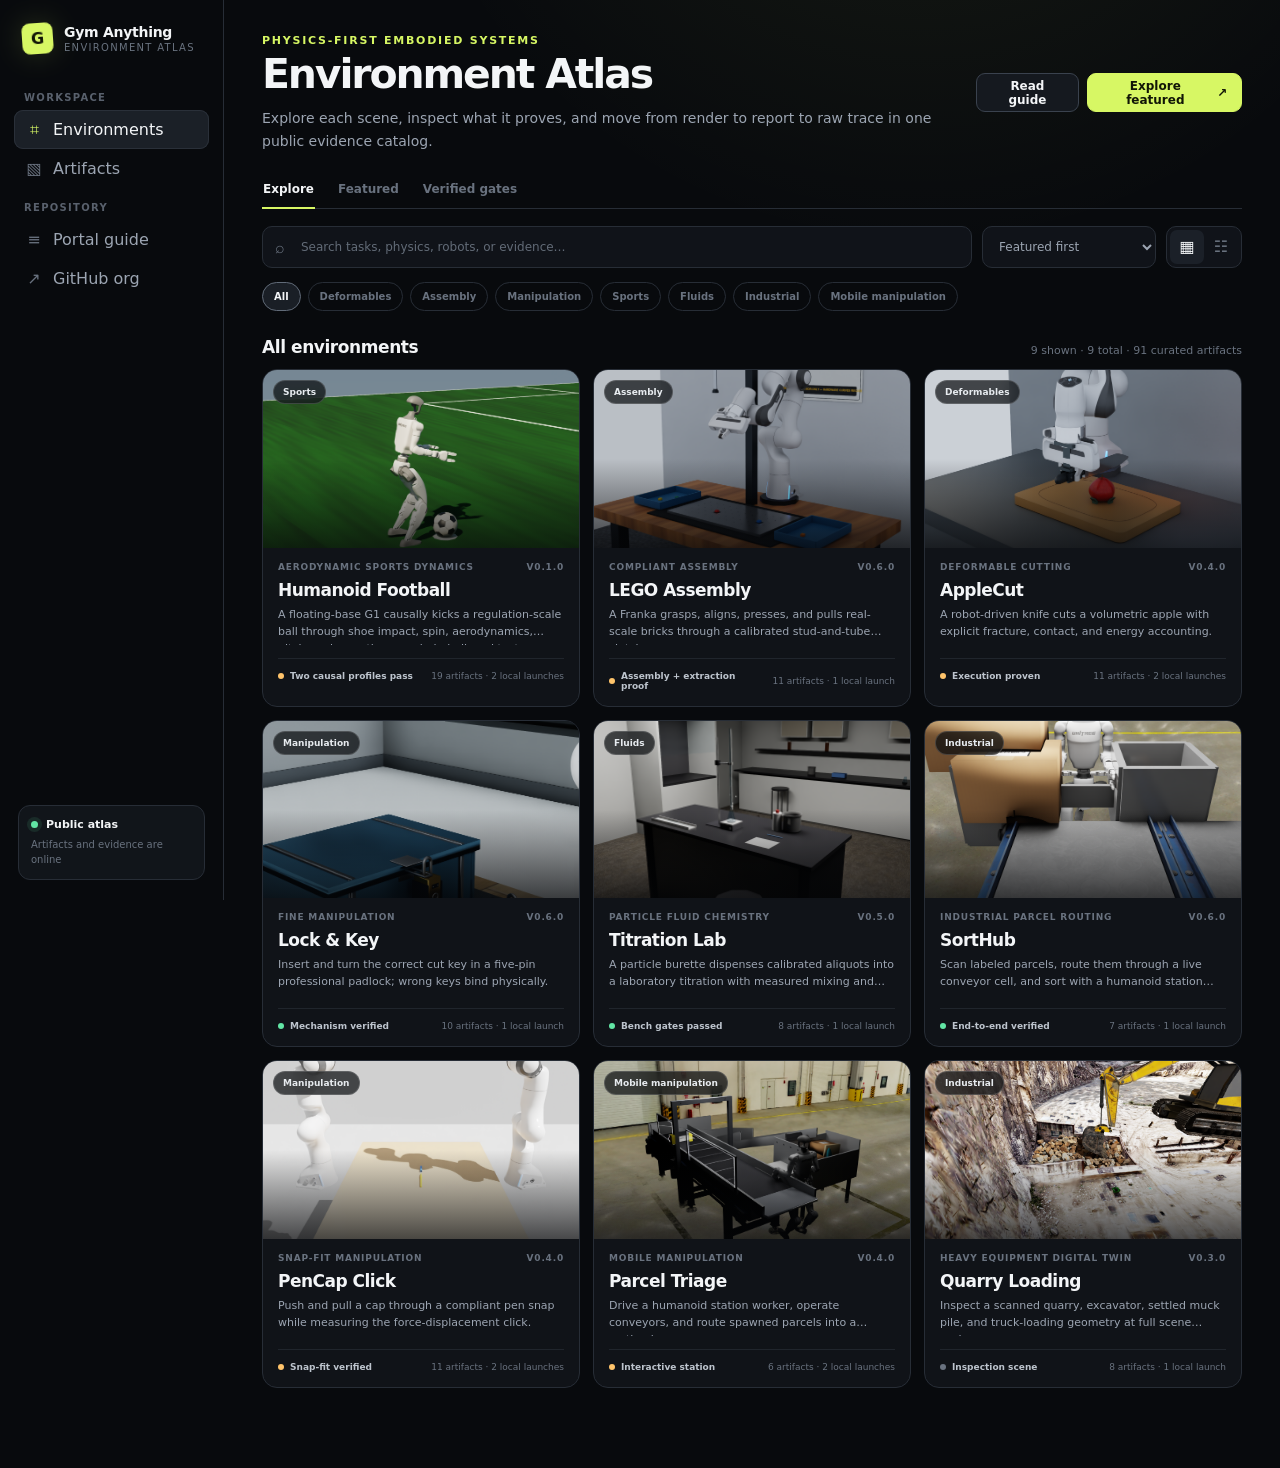
==== index.html @ 6f3e26bb "feat: publish Environment Atlas" ====
<!doctype html>
<html lang="en">
  <head>
    <meta charset="utf-8" />
    <meta name="viewport" content="width=device-width, initial-scale=1" />
    <meta
      name="description"
      content="A public visual catalog and evidence browser for Gym Anything for Robotics."
    />
    <link rel="canonical" href="https://gym-anything.github.io/" />
    <meta property="og:type" content="website" />
    <meta property="og:title" content="Gym Anything · Environment Atlas" />
    <meta property="og:description" content="Physics-first robotics environments, renders, videos, reports, and numerical evidence." />
    <meta property="og:url" content="https://gym-anything.github.io/" />
    <meta property="og:image" content="https://gym-anything.github.io/assets/football/renders/p5_00_ready.png" />
    <meta name="twitter:card" content="summary_large_image" />
    <title>Gym Anything · Environment Atlas</title>
    <link rel="icon" href="data:image/svg+xml,%3Csvg xmlns='http://www.w3.org/2000/svg' viewBox='0 0 64 64'%3E%3Crect width='64' height='64' rx='14' fill='%23d7f764'/%3E%3Ctext x='32' y='44' text-anchor='middle' font-family='Arial' font-size='38' font-weight='700' fill='%23111506'%3EG%3C/text%3E%3C/svg%3E" />
    <link rel="stylesheet" href="./styles.css" />
  </head>
  <body>
    <a class="skip-link" href="#main">Skip to content</a>
    <div id="app" aria-live="polite"></div>
    <div id="lightbox" class="lightbox" hidden></div>
    <div id="toast-region" class="toast-region" aria-live="polite"></div>
    <script>globalThis.ATLAS_CONFIG = Object.freeze({"mode":"static","manifestUrl":"./environments.json","assetBase":"./assets/","organizationUrl":"https://github.com/gym-anything","sourceRepositoryUrl":"https://github.com/gym-anything/gym_anything_for_robotics"});</script>
    <script type="module" src="./app.js"></script>
  </body>
</html>
---- styles.css ----
:root {
  color-scheme: dark;
  --bg: #080a0d;
  --panel: #101318;
  --panel-2: #151920;
  --panel-3: #1b2028;
  --line: #272d36;
  --line-strong: #3a424e;
  --text: #f3f5f7;
  --muted: #9ca5b2;
  --faint: #69727f;
  --acid: #d7f764;
  --acid-ink: #111506;
  --green: #62e6a5;
  --amber: #ffc46b;
  --red: #ff776b;
  --sidebar: 224px;
  --radius: 15px;
  --shadow: 0 20px 50px rgb(0 0 0 / 32%);
  font-family: Inter, ui-sans-serif, system-ui, -apple-system, BlinkMacSystemFont, "Segoe UI", sans-serif;
}

* { box-sizing: border-box; }

html { min-width: 320px; background: var(--bg); }

body {
  margin: 0;
  min-height: 100vh;
  background:
    radial-gradient(circle at 72% -20%, rgb(215 247 100 / 8%), transparent 34rem),
    var(--bg);
  color: var(--text);
}

button, input, select { font: inherit; }
button, a { -webkit-tap-highlight-color: transparent; }
button { color: inherit; }
a { color: inherit; text-decoration: none; }
img, video { display: block; max-width: 100%; }

.skip-link {
  position: fixed;
  z-index: 200;
  left: 1rem;
  top: -4rem;
  padding: .7rem 1rem;
  border-radius: 8px;
  background: var(--acid);
  color: var(--acid-ink);
}
.skip-link:focus { top: 1rem; }

.shell { min-height: 100vh; }

.sidebar {
  position: fixed;
  inset: 0 auto 0 0;
  z-index: 30;
  width: var(--sidebar);
  display: flex;
  flex-direction: column;
  border-right: 1px solid var(--line);
  background: rgb(9 11 14 / 94%);
  backdrop-filter: blur(18px);
  padding: 20px 14px;
}

.brand {
  display: flex;
  align-items: center;
  gap: 11px;
  padding: 3px 8px 24px;
}

.brand-mark {
  width: 31px;
  height: 31px;
  display: grid;
  place-items: center;
  border-radius: 8px;
  background: var(--acid);
  color: var(--acid-ink);
  font-size: 16px;
  font-weight: 900;
  transform: rotate(-4deg);
  box-shadow: 0 0 28px rgb(215 247 100 / 16%);
}

.brand-copy { min-width: 0; }
.brand-title { display: block; font-size: 14px; font-weight: 740; letter-spacing: -.02em; }
.brand-sub { display: block; margin-top: 2px; color: var(--faint); font-size: 10px; text-transform: uppercase; letter-spacing: .13em; }

.nav-label {
  margin: 14px 10px 7px;
  color: #59616d;
  font-size: 10px;
  font-weight: 750;
  letter-spacing: .13em;
  text-transform: uppercase;
}

.nav-item {
  width: 100%;
  display: flex;
  align-items: center;
  gap: 10px;
  min-height: 39px;
  padding: 0 11px;
  border: 0;
  border-radius: 9px;
  background: transparent;
  color: var(--muted);
  cursor: pointer;
  text-align: left;
  transition: 150ms ease;
}
.nav-item:hover { color: var(--text); background: #14181e; }
.nav-item.active { color: var(--text); background: #1b2027; box-shadow: inset 0 0 0 1px #2a3039; }
.nav-icon { width: 18px; color: var(--faint); font-size: 16px; text-align: center; }
.nav-item.active .nav-icon { color: var(--acid); }

.sidebar-bottom { margin-top: auto; }

.runtime-card {
  margin: 12px 4px 0;
  border: 1px solid var(--line);
  border-radius: 12px;
  background: #11151a;
  padding: 12px;
}
.runtime-row { display: flex; align-items: center; gap: 8px; font-size: 11px; font-weight: 650; }
.runtime-dot { width: 7px; height: 7px; border-radius: 50%; background: var(--faint); box-shadow: 0 0 0 4px rgb(105 114 127 / 10%); }
.runtime-dot.available { background: var(--green); box-shadow: 0 0 0 4px rgb(98 230 165 / 10%); }
.runtime-dot.running { background: var(--acid); box-shadow: 0 0 14px var(--acid); animation: pulse 1.5s infinite; }
.runtime-copy { margin-top: 7px; color: var(--faint); font-size: 10px; line-height: 1.45; overflow-wrap: anywhere; }

.main { min-height: 100vh; margin-left: var(--sidebar); }
.content { width: min(1460px, 100%); margin: 0 auto; padding: 34px 38px 80px; }

.topline { display: flex; align-items: center; justify-content: space-between; gap: 20px; margin-bottom: 30px; }
.eyebrow { color: var(--acid); font-size: 11px; font-weight: 760; letter-spacing: .16em; text-transform: uppercase; }
.page-title { margin: 7px 0 0; font-size: clamp(28px, 3.2vw, 48px); line-height: .98; letter-spacing: -.052em; }
.page-subtitle { max-width: 720px; margin: 13px 0 0; color: var(--muted); font-size: 14px; line-height: 1.6; }

.header-actions { display: flex; align-items: center; gap: 8px; }
.button {
  min-height: 39px;
  display: inline-flex;
  align-items: center;
  justify-content: center;
  gap: 8px;
  border: 1px solid var(--line-strong);
  border-radius: 9px;
  padding: 0 14px;
  background: #15191f;
  color: var(--text);
  font-size: 12px;
  font-weight: 690;
  cursor: pointer;
  transition: transform 140ms ease, border-color 140ms ease, background 140ms ease;
}
.button:hover { transform: translateY(-1px); border-color: #596271; background: #1c2129; }
.button:disabled { cursor: not-allowed; opacity: .45; transform: none; }
.button.primary { border-color: var(--acid); background: var(--acid); color: var(--acid-ink); }
.button.primary:hover { background: #e3ff7f; }
.button.danger { color: #ffaaa2; border-color: #75433e; background: #231817; }
.button.icon { width: 39px; padding: 0; }
.button.large { min-height: 46px; padding: 0 20px; border-radius: 11px; font-size: 13px; }

.catalog-tabs { display: flex; gap: 22px; border-bottom: 1px solid var(--line); margin-bottom: 17px; }
.catalog-tab { position: relative; border: 0; padding: 0 1px 12px; background: transparent; color: var(--faint); font-size: 12px; font-weight: 650; cursor: pointer; }
.catalog-tab:hover { color: var(--muted); }
.catalog-tab.active { color: var(--text); }
.catalog-tab.active::after { content: ""; position: absolute; left: 0; right: 0; bottom: -1px; height: 2px; background: var(--acid); }

.toolbar { display: grid; grid-template-columns: minmax(220px, 1fr) auto auto; align-items: center; gap: 10px; margin-bottom: 14px; }
.search-wrap { position: relative; }
.search-icon { position: absolute; left: 13px; top: 50%; transform: translateY(-50%); color: var(--faint); pointer-events: none; }
.search {
  width: 100%;
  height: 42px;
  border: 1px solid var(--line);
  border-radius: 10px;
  padding: 0 13px 0 38px;
  outline: none;
  background: #101319;
  color: var(--text);
  font-size: 12px;
}
.search:focus { border-color: #66707e; box-shadow: 0 0 0 3px rgb(215 247 100 / 7%); }
.search::placeholder { color: #626b77; }

.select {
  height: 42px;
  border: 1px solid var(--line);
  border-radius: 10px;
  padding: 0 34px 0 12px;
  outline: none;
  background: #101319;
  color: var(--muted);
  font-size: 12px;
}

.view-toggle { display: flex; border: 1px solid var(--line); border-radius: 10px; padding: 3px; background: #101319; }
.view-toggle button { width: 34px; height: 34px; border: 0; border-radius: 7px; background: transparent; color: var(--faint); cursor: pointer; }
.view-toggle button.active { color: var(--text); background: var(--panel-3); }

.chips { display: flex; gap: 7px; overflow-x: auto; padding: 0 0 22px; scrollbar-width: none; }
.chips::-webkit-scrollbar { display: none; }
.chip { flex: 0 0 auto; height: 29px; padding: 0 11px; border: 1px solid var(--line); border-radius: 99px; background: transparent; color: var(--faint); font-size: 10px; font-weight: 660; cursor: pointer; }
.chip:hover { border-color: var(--line-strong); color: var(--muted); }
.chip.active { border-color: #616b78; background: #1a1f26; color: var(--text); }

.results-head { display: flex; align-items: end; justify-content: space-between; margin: 4px 0 12px; }
.section-title { margin: 0; font-size: 17px; letter-spacing: -.025em; }
.result-count { color: var(--faint); font-size: 11px; }

.env-grid { display: grid; grid-template-columns: repeat(3, minmax(0, 1fr)); gap: 13px; }

.env-card {
  position: relative;
  min-width: 0;
  border: 1px solid var(--line);
  border-radius: var(--radius);
  overflow: hidden;
  background: var(--panel);
  cursor: pointer;
  transition: transform 180ms ease, border-color 180ms ease, box-shadow 180ms ease;
}
.env-card:hover { transform: translateY(-3px); border-color: #414955; box-shadow: var(--shadow); }
.env-card:focus-visible { outline: 2px solid var(--acid); outline-offset: 3px; }

.card-media { position: relative; aspect-ratio: 16 / 9; overflow: hidden; background: linear-gradient(135deg, #242933, #101318); }
.card-media::after { content: ""; position: absolute; z-index: 2; inset: auto 0 0; height: 50%; background: linear-gradient(transparent, rgb(4 5 7 / 70%)); pointer-events: none; }
.card-media img { position: relative; z-index: 1; width: 100%; height: 100%; object-fit: cover; transition: transform 450ms ease; }
.env-card:hover .card-media img { transform: scale(1.025); }
.card-media img.broken { opacity: 0; }
.card-fallback { position: absolute; inset: 0; display: grid; place-items: center; font-weight: 800; color: rgb(255 255 255 / 15%); letter-spacing: -.05em; font-size: 42px; }
.card-category { position: absolute; z-index: 3; top: 10px; left: 10px; height: 24px; display: flex; align-items: center; border: 1px solid rgb(255 255 255 / 16%); border-radius: 99px; padding: 0 9px; background: rgb(8 10 13 / 70%); backdrop-filter: blur(8px); color: #e7ebef; font-size: 9px; font-weight: 690; }
.quick-launch { position: absolute; z-index: 4; right: 10px; bottom: 10px; width: 35px; height: 35px; display: grid; place-items: center; border: 1px solid rgb(255 255 255 / 20%); border-radius: 50%; background: rgb(9 11 14 / 78%); backdrop-filter: blur(10px); color: white; cursor: pointer; opacity: 0; transform: translateY(5px); transition: 160ms ease; }
.env-card:hover .quick-launch, .quick-launch:focus-visible { opacity: 1; transform: translateY(0); }
.quick-launch:hover { background: var(--acid); color: var(--acid-ink); }

.card-body { padding: 14px 15px 15px; }
.card-top { display: flex; align-items: center; justify-content: space-between; gap: 8px; color: var(--faint); font-size: 9px; font-weight: 650; text-transform: uppercase; letter-spacing: .09em; }
.card-title { margin: 8px 0 6px; font-size: 17px; letter-spacing: -.03em; }
.card-summary { display: -webkit-box; min-height: 39px; margin: 0; overflow: hidden; -webkit-line-clamp: 2; -webkit-box-orient: vertical; color: var(--muted); font-size: 11px; line-height: 1.55; }
.card-meta { display: flex; align-items: center; justify-content: space-between; gap: 12px; margin-top: 13px; padding-top: 12px; border-top: 1px solid #20252c; }
.status-pill { display: inline-flex; align-items: center; gap: 6px; min-width: 0; color: #bdc4cd; font-size: 9px; font-weight: 650; }
.status-pill::before { content: ""; flex: 0 0 auto; width: 6px; height: 6px; border-radius: 50%; background: var(--faint); }
.status-pill.green::before { background: var(--green); }
.status-pill.amber::before { background: var(--amber); }
.status-pill.gray::before { background: var(--faint); }
.artifact-count { color: var(--faint); font-size: 9px; white-space: nowrap; }

.env-grid.list { display: grid; grid-template-columns: 1fr; gap: 8px; }
.env-grid.list .env-card { display: grid; grid-template-columns: 220px minmax(0, 1fr); }
.env-grid.list .card-media { aspect-ratio: auto; min-height: 150px; }
.env-grid.list .card-body { display: grid; grid-template-columns: minmax(0, 1fr) minmax(180px, .6fr); align-content: center; column-gap: 25px; }
.env-grid.list .card-top, .env-grid.list .card-title, .env-grid.list .card-summary { grid-column: 1; }
.env-grid.list .card-meta { grid-column: 2; grid-row: 1 / span 3; border: 0; margin: 0; padding: 0; flex-direction: column; align-items: flex-end; justify-content: center; }

.empty { padding: 70px 20px; border: 1px dashed var(--line); border-radius: var(--radius); color: var(--muted); text-align: center; }
.empty strong { display: block; color: var(--text); margin-bottom: 7px; }

/* Detail */
.back-link { display: inline-flex; align-items: center; gap: 7px; color: var(--faint); font-size: 11px; margin-bottom: 20px; }
.back-link:hover { color: var(--text); }

.detail-hero { position: relative; min-height: 430px; display: grid; grid-template-columns: minmax(0, 1.4fr) minmax(330px, .6fr); border: 1px solid var(--line); border-radius: 20px; overflow: hidden; background: var(--panel); }
.detail-image { position: relative; min-height: 430px; overflow: hidden; background: #171b21; }
.detail-image::after { content: ""; position: absolute; z-index: 2; inset: 0; background: linear-gradient(90deg, transparent 60%, rgb(16 19 24 / 65%)), linear-gradient(0deg, rgb(7 9 11 / 35%), transparent 40%); pointer-events: none; }
.detail-image img { position: relative; z-index: 1; width: 100%; height: 100%; object-fit: cover; }
.detail-image img.broken { opacity: 0; }

.detail-side { position: relative; z-index: 2; display: flex; flex-direction: column; justify-content: center; padding: 35px 32px; background: linear-gradient(135deg, rgb(16 19 24 / 94%), #101318); }
.detail-side::before { content: ""; position: absolute; left: 0; top: 12%; bottom: 12%; width: 1px; background: linear-gradient(transparent, var(--accent, var(--acid)), transparent); opacity: .5; }
.detail-title { margin: 9px 0 10px; font-size: clamp(32px, 4.2vw, 58px); line-height: .96; letter-spacing: -.06em; }
.detail-summary { margin: 0; color: var(--muted); font-size: 12px; line-height: 1.6; }
.detail-badges { display: flex; flex-wrap: wrap; gap: 6px; margin: 15px 0 20px; }
.tag { display: inline-flex; align-items: center; height: 25px; padding: 0 9px; border: 1px solid #303741; border-radius: 99px; color: #aab2bd; font-size: 9px; font-weight: 630; }
.launch-stack { display: grid; grid-template-columns: minmax(0, 1fr) auto; gap: 8px; }
.launch-stack .select { height: 46px; min-width: 0; }
.launch-help { grid-column: 1 / -1; min-height: 17px; color: var(--faint); font-size: 10px; line-height: 1.4; }

.evidence-banner { display: grid; grid-template-columns: auto minmax(0, 1fr) auto; align-items: center; gap: 12px; margin: 15px 0 0; padding: 12px 14px; border: 1px solid var(--line); border-radius: 11px; background: #101318; }
.evidence-mark { width: 30px; height: 30px; display: grid; place-items: center; border-radius: 8px; background: rgb(255 196 107 / 11%); color: var(--amber); font-weight: 800; }
.evidence-mark.green { background: rgb(98 230 165 / 10%); color: var(--green); }
.evidence-mark.gray { background: rgb(105 114 127 / 12%); color: var(--muted); }
.evidence-title { font-size: 11px; font-weight: 720; }
.evidence-copy { margin-top: 3px; color: var(--muted); font-size: 10px; line-height: 1.45; }
.version { color: var(--faint); font-size: 10px; }

.report-link {
  display: grid;
  grid-template-columns: auto minmax(0, 1fr) auto;
  align-items: center;
  gap: 10px;
  margin: -5px 0 15px;
  padding: 10px 11px;
  border: 1px solid #3d4652;
  border-radius: 10px;
  background: #171c23;
  transition: 150ms ease;
}
.report-link:hover { transform: translateY(-1px); border-color: #626d7b; background: #1d232b; }
.report-link-icon { display: grid; place-items: center; width: 32px; height: 32px; border-radius: 7px; background: #e75d4e; color: white; font-size: 8px; font-weight: 850; letter-spacing: .06em; }
.report-link strong, .report-link small { display: block; }
.report-link strong { font-size: 11px; }
.report-link small { margin-top: 3px; overflow: hidden; color: var(--faint); font-size: 8px; text-overflow: ellipsis; white-space: nowrap; }
.report-link-arrow { color: var(--muted); font-size: 16px; }

.detail-layout { display: grid; grid-template-columns: minmax(0, 1fr) 280px; gap: 24px; margin-top: 26px; }
.detail-tabs { display: flex; gap: 22px; border-bottom: 1px solid var(--line); }
.detail-tab { position: relative; border: 0; padding: 0 1px 12px; background: transparent; color: var(--faint); font-size: 11px; font-weight: 680; cursor: pointer; }
.detail-tab.active { color: var(--text); }
.detail-tab.active::after { content: ""; position: absolute; left: 0; right: 0; bottom: -1px; height: 2px; background: var(--accent, var(--acid)); }
.tab-panel { padding-top: 22px; }

.copy-section { max-width: 820px; }
.copy-section h2 { margin: 0 0 11px; font-size: 20px; letter-spacing: -.035em; }
.copy-section p { margin: 0; color: #b1b8c1; font-size: 13px; line-height: 1.75; }
.metric-grid { display: grid; grid-template-columns: repeat(4, minmax(0, 1fr)); gap: 8px; margin: 23px 0; }
.metric { min-height: 90px; padding: 14px; border: 1px solid var(--line); border-radius: 12px; background: #101318; }
.metric-value { font-size: 19px; font-weight: 760; letter-spacing: -.04em; }
.metric-value.amber { color: var(--amber); }
.metric-value.gray { color: var(--muted); }
.metric-label { margin-top: 7px; color: var(--faint); font-size: 9px; font-weight: 680; letter-spacing: .08em; text-transform: uppercase; }

.mechanism-strip { display: grid; grid-template-columns: repeat(3, minmax(0, 1fr)); gap: 8px; margin-top: 20px; }
.mechanism-item { padding: 15px; border-radius: 12px; background: #12161b; border: 1px solid #20262e; }
.mechanism-number { color: var(--accent, var(--acid)); font-size: 10px; font-weight: 800; }
.mechanism-title { margin: 8px 0 5px; font-size: 12px; font-weight: 700; }
.mechanism-copy { color: var(--faint); font-size: 10px; line-height: 1.5; }

.aside-card { border: 1px solid var(--line); border-radius: 13px; background: #101318; overflow: hidden; }
.aside-card + .aside-card { margin-top: 11px; }
.aside-head { padding: 13px 14px; border-bottom: 1px solid var(--line); color: var(--muted); font-size: 10px; font-weight: 730; letter-spacing: .09em; text-transform: uppercase; }
.aside-body { padding: 12px 14px; }
.about-row { display: flex; justify-content: space-between; gap: 14px; padding: 7px 0; color: var(--faint); font-size: 10px; }
.about-row strong { color: #bec5ce; font-weight: 620; text-align: right; }
.control-row { display: grid; grid-template-columns: 90px minmax(0, 1fr); gap: 9px; align-items: start; padding: 8px 0; border-bottom: 1px solid #20252c; }
.control-row:last-child { border: 0; }
kbd { display: inline-block; width: fit-content; border: 1px solid #3a424d; border-bottom-color: #596370; border-radius: 5px; padding: 3px 6px; background: #1d222a; color: #e7eaf0; font-family: inherit; font-size: 9px; font-weight: 700; box-shadow: 0 1px 0 #4b5562; }
.control-action { color: var(--muted); font-size: 10px; line-height: 1.45; }

.artifact-toolbar { display: flex; align-items: center; justify-content: space-between; gap: 12px; margin-bottom: 13px; }
.artifact-filters { display: flex; flex-wrap: wrap; gap: 6px; }
.artifact-filter { height: 27px; padding: 0 9px; border: 1px solid var(--line); border-radius: 7px; background: transparent; color: var(--faint); font-size: 9px; font-weight: 680; cursor: pointer; }
.artifact-filter.active { border-color: #56606d; color: var(--text); background: #1a1f26; }
.artifact-grid { display: grid; grid-template-columns: repeat(3, minmax(0, 1fr)); gap: 9px; }
.artifact { min-width: 0; border: 1px solid var(--line); border-radius: 12px; overflow: hidden; background: #101318; cursor: pointer; transition: 150ms ease; }
.artifact:hover { transform: translateY(-2px); border-color: #414a56; }
.artifact-media { position: relative; aspect-ratio: 16 / 10; display: grid; place-items: center; overflow: hidden; background: linear-gradient(135deg, #1b2028, #0c0f13); }
.artifact-media img, .artifact-media video { width: 100%; height: 100%; object-fit: cover; }
.artifact-media img.broken { opacity: 0; }
.artifact-play { position: absolute; z-index: 2; inset: 50% auto auto 50%; width: 40px; height: 40px; display: grid; place-items: center; border: 1px solid rgb(255 255 255 / 30%); border-radius: 50%; padding-left: 2px; background: rgb(7 9 12 / 78%); color: white; font-size: 14px; box-shadow: 0 8px 24px rgb(0 0 0 / 45%); transform: translate(-50%, -50%); transition: 150ms ease; }
.video-artifact:hover .artifact-play { border-color: var(--acid); background: var(--acid); color: var(--acid-ink); transform: translate(-50%, -50%) scale(1.06); }
.artifact-symbol { color: #555f6c; font-size: 28px; font-weight: 800; letter-spacing: -.05em; }
.artifact-type { position: absolute; left: 8px; top: 8px; padding: 3px 6px; border-radius: 5px; background: rgb(6 8 10 / 78%); color: #cbd1d8; font-size: 8px; font-weight: 760; letter-spacing: .08em; text-transform: uppercase; }
.artifact-copy { padding: 11px; }
.artifact-title { overflow: hidden; color: #e7eaee; font-size: 11px; font-weight: 690; text-overflow: ellipsis; white-space: nowrap; }
.artifact-caption { display: -webkit-box; min-height: 30px; margin-top: 5px; overflow: hidden; -webkit-line-clamp: 2; -webkit-box-orient: vertical; color: var(--faint); font-size: 9px; line-height: 1.55; }
.artifact-path { margin-top: 7px; overflow: hidden; color: #515a66; font-family: ui-monospace, SFMono-Regular, Consolas, monospace; font-size: 8px; text-overflow: ellipsis; white-space: nowrap; }
.artifact-environment { margin-bottom: 5px; color: var(--acid); font-size: 8px; font-weight: 750; letter-spacing: .1em; text-transform: uppercase; }
.pdf-artifact .artifact-media::after { content: "Open PDF ↗"; position: absolute; z-index: 2; right: 9px; bottom: 9px; padding: 5px 7px; border-radius: 6px; background: rgb(7 9 12 / 82%); color: white; font-size: 8px; font-weight: 720; opacity: 0; transform: translateY(3px); transition: 150ms ease; }
.pdf-artifact:hover .artifact-media::after { opacity: 1; transform: translateY(0); }

.report-callout { display: grid; grid-template-columns: auto minmax(0, 1fr) auto; align-items: center; gap: 13px; margin: -3px 0 19px; padding: 14px 15px; border: 1px solid #3a424d; border-radius: 12px; background: linear-gradient(100deg, #171c23, #101318); }
.report-callout-mark { display: grid; place-items: center; width: 42px; height: 42px; border-radius: 9px; background: #e75d4e; color: white; font-size: 10px; font-weight: 850; letter-spacing: .08em; box-shadow: 0 10px 26px rgb(231 93 78 / 18%); }
.report-callout-title { font-size: 12px; font-weight: 750; }
.report-callout-copy { margin-top: 4px; color: var(--muted); font-size: 10px; }
.library-toolbar { grid-template-columns: 1fr; margin-bottom: 10px; }
.library-filters { margin-bottom: 24px; }
.library-filters .artifact-filter span { margin-left: 4px; color: #626c78; }
.library-results-head { margin-top: 0; }
.library-grid { grid-template-columns: repeat(4, minmax(0, 1fr)); }
.library-grid .pdf-artifact .artifact-media { aspect-ratio: 4 / 3; }

.evidence-list { display: grid; gap: 9px; }
.evidence-row { display: grid; grid-template-columns: 38px minmax(0, 1fr); gap: 12px; padding: 14px; border: 1px solid var(--line); border-radius: 12px; background: #101318; }
.evidence-index { width: 30px; height: 30px; display: grid; place-items: center; border-radius: 8px; background: #1b2028; color: var(--accent, var(--acid)); font-size: 10px; font-weight: 800; }
.evidence-row h3 { margin: 1px 0 5px; font-size: 12px; }
.evidence-row p { margin: 0; color: var(--muted); font-size: 10px; line-height: 1.55; }

.runbar { position: fixed; z-index: 40; left: calc(var(--sidebar) + 18px); right: 18px; bottom: 16px; display: flex; align-items: center; gap: 12px; max-width: 1100px; margin: 0 auto; border: 1px solid #48515d; border-radius: 13px; padding: 10px 11px 10px 14px; background: rgb(19 23 28 / 92%); box-shadow: 0 15px 50px rgb(0 0 0 / 50%); backdrop-filter: blur(18px); }
.runbar[hidden] { display: none; }
.runbar-main { min-width: 0; flex: 1; }
.runbar-title { font-size: 11px; font-weight: 720; }
.runbar-copy { margin-top: 3px; overflow: hidden; color: var(--faint); font-size: 9px; text-overflow: ellipsis; white-space: nowrap; }
.runbar-time { color: var(--acid); font-variant-numeric: tabular-nums; font-size: 11px; font-weight: 700; }

.lightbox { position: fixed; inset: 0; z-index: 100; padding: 28px; background: rgb(3 4 6 / 88%); backdrop-filter: blur(15px); }
.lightbox[hidden] { display: none; }
.lightbox-dialog { width: min(1180px, 100%); height: 100%; margin: 0 auto; display: flex; flex-direction: column; border: 1px solid #3a424d; border-radius: 16px; overflow: hidden; background: #0d1014; box-shadow: 0 25px 100px #000; }
.lightbox-head { display: flex; align-items: center; gap: 12px; min-height: 55px; padding: 0 14px 0 18px; border-bottom: 1px solid var(--line); }
.lightbox-title { flex: 1; min-width: 0; overflow: hidden; font-size: 12px; font-weight: 700; text-overflow: ellipsis; white-space: nowrap; }
.lightbox-path { max-width: 45%; overflow: hidden; color: var(--faint); font: 9px ui-monospace, SFMono-Regular, Consolas, monospace; text-overflow: ellipsis; white-space: nowrap; }
.lightbox-body { min-height: 0; flex: 1; display: grid; place-items: center; overflow: auto; background: #080a0d; }
.lightbox-body img, .lightbox-body video { max-width: 100%; max-height: 100%; object-fit: contain; }
.lightbox-body pre { align-self: stretch; justify-self: stretch; margin: 0; padding: 24px; overflow: auto; color: #c9d1da; font: 11px/1.65 ui-monospace, SFMono-Regular, Consolas, monospace; white-space: pre-wrap; word-break: break-word; }

.toast-region { position: fixed; z-index: 120; top: 16px; right: 16px; display: grid; gap: 8px; width: min(370px, calc(100vw - 32px)); }
.toast { border: 1px solid #3b4551; border-radius: 11px; padding: 12px 14px; background: rgb(20 24 30 / 96%); color: #dfe4e9; box-shadow: 0 16px 40px rgb(0 0 0 / 36%); font-size: 11px; line-height: 1.45; animation: toast-in 180ms ease-out; }
.toast.error { border-color: #754842; color: #ffb1aa; }
.toast.success { border-color: #376850; color: #9cf2c4; }

.loading { min-height: 100vh; display: grid; place-items: center; color: var(--muted); }
.loading-mark { width: 34px; height: 34px; margin: 0 auto 12px; border: 2px solid #2e353f; border-top-color: var(--acid); border-radius: 50%; animation: spin 800ms linear infinite; }

@keyframes spin { to { transform: rotate(360deg); } }
@keyframes pulse { 50% { opacity: .45; } }
@keyframes toast-in { from { opacity: 0; transform: translateY(-5px); } }

@media (max-width: 1160px) {
  .env-grid { grid-template-columns: repeat(2, minmax(0, 1fr)); }
  .artifact-grid { grid-template-columns: repeat(2, minmax(0, 1fr)); }
  .library-grid { grid-template-columns: repeat(3, minmax(0, 1fr)); }
  .detail-hero { grid-template-columns: 1.15fr .85fr; }
  .metric-grid { grid-template-columns: repeat(2, minmax(0, 1fr)); }
}

@media (max-width: 900px) {
  :root { --sidebar: 72px; }
  .sidebar { width: var(--sidebar); padding-inline: 10px; }
  .brand { justify-content: center; padding-inline: 0; }
  .brand-copy, .nav-label, .nav-item span:not(.nav-icon), .runtime-copy, .runtime-row span:not(.runtime-dot) { display: none; }
  .nav-item { justify-content: center; padding: 0; }
  .runtime-card { padding: 13px 0; }
  .runtime-row { justify-content: center; }
  .content { padding-inline: 25px; }
  .detail-hero { grid-template-columns: 1fr; }
  .detail-image { min-height: 360px; }
  .detail-side::before { left: 10%; right: 10%; top: 0; bottom: auto; width: auto; height: 1px; }
  .detail-layout { grid-template-columns: 1fr; }
  .detail-aside { display: grid; grid-template-columns: repeat(2, minmax(0, 1fr)); gap: 11px; }
  .aside-card + .aside-card { margin-top: 0; }
  .library-grid { grid-template-columns: repeat(2, minmax(0, 1fr)); }
}

@media (max-width: 650px) {
  :root { --sidebar: 0px; }
  .sidebar { position: sticky; top: 0; width: 100%; height: 56px; flex-direction: row; align-items: center; border-right: 0; border-bottom: 1px solid var(--line); padding: 0 12px; }
  .brand { justify-content: flex-start; padding: 0; }
  .brand-mark { width: 29px; height: 29px; }
  .brand-copy { display: block; }
  .brand-sub { display: none; }
  .sidebar nav { margin-left: auto; display: flex; }
  .sidebar .nav-label, .sidebar-bottom, .sidebar nav .nav-item:nth-of-type(n+3) { display: none; }
  .sidebar nav .nav-item { width: 42px; }
  .main { margin-left: 0; }
  .content { padding: 25px 15px 76px; }
  .topline { align-items: flex-start; }
  .header-actions .button:not(.primary) { display: none; }
  .page-title { font-size: 34px; }
  .toolbar { grid-template-columns: 1fr auto; }
  .toolbar .select { display: none; }
  .env-grid, .artifact-grid { grid-template-columns: 1fr; }
  .env-grid.list .env-card { display: block; }
  .env-grid.list .card-media { min-height: auto; aspect-ratio: 16 / 9; }
  .env-grid.list .card-body { display: block; }
  .env-grid.list .card-meta { margin-top: 13px; padding-top: 12px; border-top: 1px solid #20252c; flex-direction: row; align-items: center; justify-content: space-between; }
  .detail-image { min-height: 280px; }
  .detail-side { padding: 27px 20px; }
  .detail-title { font-size: 40px; }
  .launch-stack { grid-template-columns: 1fr; }
  .launch-help { grid-column: auto; }
  .evidence-banner { grid-template-columns: auto 1fr; }
  .evidence-banner .version { display: none; }
  .metric-grid { grid-template-columns: repeat(2, minmax(0, 1fr)); }
  .mechanism-strip { grid-template-columns: 1fr; }
  .detail-aside { grid-template-columns: 1fr; }
  .artifact-toolbar { align-items: flex-start; flex-direction: column; }
  .library-grid { grid-template-columns: 1fr; }
  .report-callout { grid-template-columns: auto 1fr; }
  .report-callout > .result-count { display: none; }
  .runbar { left: 10px; right: 10px; bottom: 9px; }
  .lightbox { padding: 8px; }
  .lightbox-path { display: none; }
}

@media (prefers-reduced-motion: reduce) {
  *, *::before, *::after { scroll-behavior: auto !important; animation-duration: .01ms !important; animation-iteration-count: 1 !important; transition-duration: .01ms !important; }
}
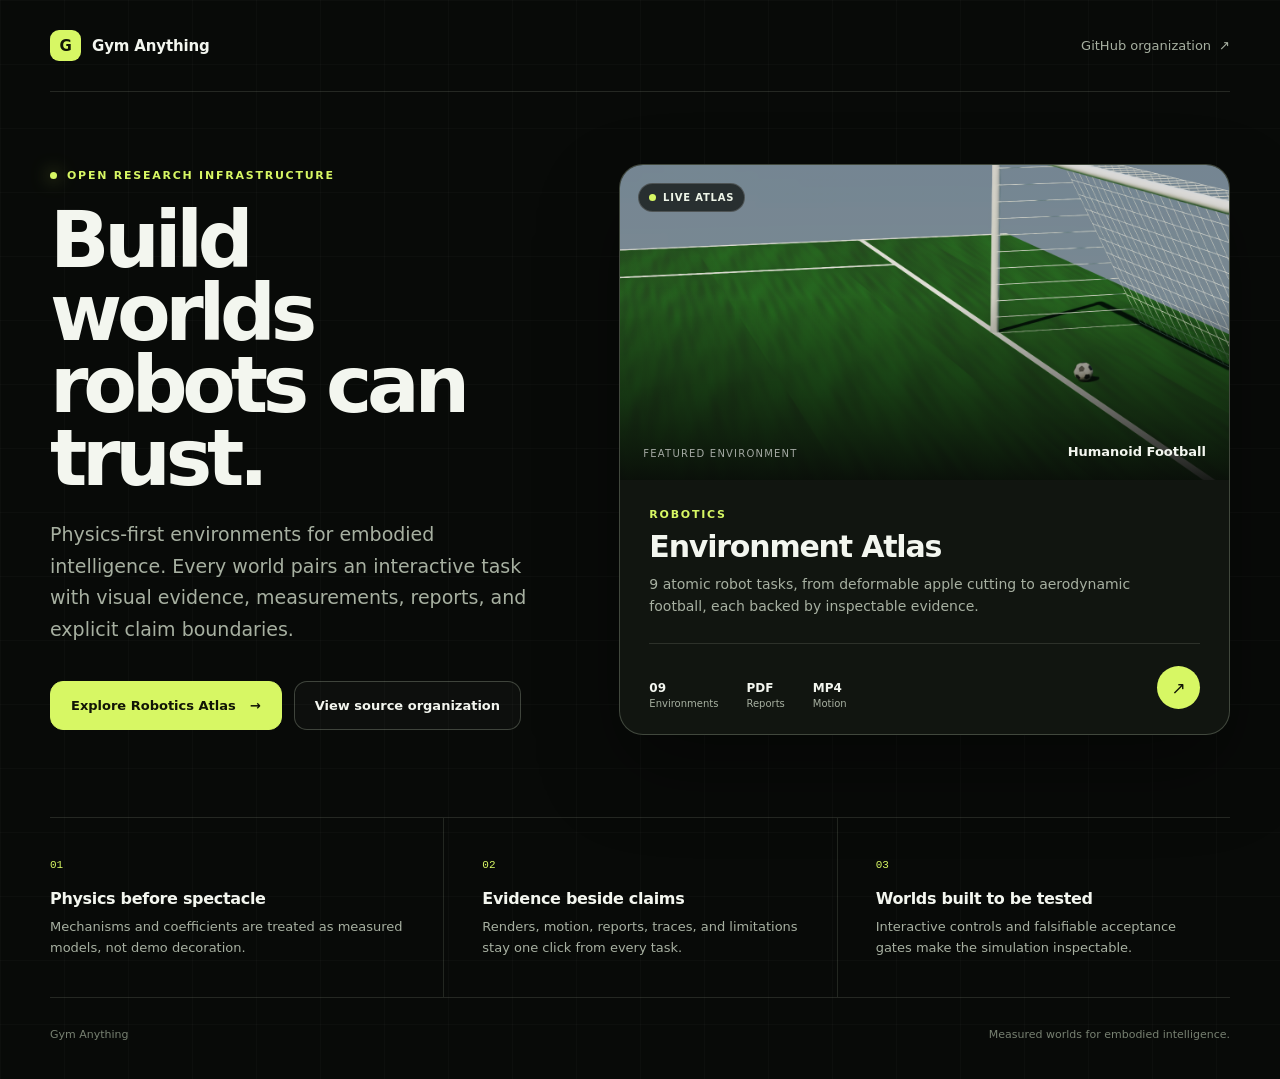
==== commit cdd0c7fd: "deploy: publish robotics atlas 924288bd433a" ====
--- a/index.html
+++ b/index.html
@@ -5,25 +5,132 @@
     <meta name="viewport" content="width=device-width, initial-scale=1" />
     <meta
       name="description"
-      content="A public visual catalog and evidence browser for Gym Anything for Robotics."
+      content="Gym Anything builds physics-first environments for embodied intelligence."
     />
-    <link rel="canonical" href="https://gym-anything.github.io/" />
     <meta property="og:type" content="website" />
-    <meta property="og:title" content="Gym Anything · Environment Atlas" />
-    <meta property="og:description" content="Physics-first robotics environments, renders, videos, reports, and numerical evidence." />
-    <meta property="og:url" content="https://gym-anything.github.io/" />
-    <meta property="og:image" content="https://gym-anything.github.io/assets/football/renders/p5_00_ready.png" />
-    <meta name="twitter:card" content="summary_large_image" />
-    <title>Gym Anything · Environment Atlas</title>
-    <link rel="icon" href="data:image/svg+xml,%3Csvg xmlns='http://www.w3.org/2000/svg' viewBox='0 0 64 64'%3E%3Crect width='64' height='64' rx='14' fill='%23d7f764'/%3E%3Ctext x='32' y='44' text-anchor='middle' font-family='Arial' font-size='38' font-weight='700' fill='%23111506'%3EG%3C/text%3E%3C/svg%3E" />
+    <meta property="og:title" content="Gym Anything" />
+    <meta
+      property="og:description"
+      content="Measured worlds for embodied intelligence, with renders, reports, traces, and honest evidence."
+    />
+    <meta
+      property="og:image"
+      content="https://gym-anything.github.io/robotics/assets/football/renders/p5_05_goal.png"
+    />
+    <title>Gym Anything</title>
+    <link
+      rel="icon"
+      href="data:image/svg+xml,%3Csvg xmlns='http://www.w3.org/2000/svg' viewBox='0 0 64 64'%3E%3Crect width='64' height='64' rx='14' fill='%23d7f764'/%3E%3Ctext x='32' y='44' text-anchor='middle' font-family='Arial' font-size='38' font-weight='700' fill='%23111506'%3EG%3C/text%3E%3C/svg%3E"
+    />
     <link rel="stylesheet" href="./styles.css" />
+    <script>
+      if (location.hash && location.hash !== "#main") {
+        location.replace("./robotics/" + location.hash);
+      }
+    </script>
   </head>
   <body>
     <a class="skip-link" href="#main">Skip to content</a>
-    <div id="app" aria-live="polite"></div>
-    <div id="lightbox" class="lightbox" hidden></div>
-    <div id="toast-region" class="toast-region" aria-live="polite"></div>
-    <script>globalThis.ATLAS_CONFIG = Object.freeze({"mode":"static","manifestUrl":"./environments.json","assetBase":"./assets/","organizationUrl":"https://github.com/gym-anything","sourceRepositoryUrl":"https://github.com/gym-anything/gym_anything_for_robotics"});</script>
-    <script type="module" src="./app.js"></script>
+    <div class="ambient ambient-a" aria-hidden="true"></div>
+    <div class="ambient ambient-b" aria-hidden="true"></div>
+
+    <header class="site-header shell">
+      <a class="brand" href="./" aria-label="Gym Anything home">
+        <span class="brand-mark">G</span>
+        <span>Gym Anything</span>
+      </a>
+      <a
+        class="github-link"
+        href="https://github.com/gym-anything"
+        rel="noreferrer"
+      >
+        GitHub organization
+        <span aria-hidden="true">&#8599;</span>
+      </a>
+    </header>
+
+    <main id="main" class="shell">
+      <section class="hero">
+        <div class="hero-copy">
+          <p class="eyebrow"><span></span> Open research infrastructure</p>
+          <h1>Build worlds<br />robots can trust.</h1>
+          <p class="lede">
+            Physics-first environments for embodied intelligence. Every world pairs an
+            interactive task with visual evidence, measurements, reports, and explicit
+            claim boundaries.
+          </p>
+          <div class="hero-actions">
+            <a class="button button-primary" href="./robotics/">
+              Explore Robotics Atlas
+              <span aria-hidden="true">&#8594;</span>
+            </a>
+            <a
+              class="button button-secondary"
+              href="https://github.com/gym-anything"
+              rel="noreferrer"
+            >
+              View source organization
+            </a>
+          </div>
+        </div>
+
+        <a class="atlas-card" href="./robotics/" aria-label="Open the Robotics Environment Atlas">
+          <div class="card-media">
+            <img
+              class="card-hero"
+              src="./robotics/assets/football/renders/p5_05_goal.png"
+              alt="A humanoid robot shooting a football toward a goal in simulation"
+            />
+            <span class="live-pill"><span></span> Live atlas</span>
+            <div class="media-scrim"></div>
+            <div class="media-caption">
+              <span>Featured environment</span>
+              <strong>Humanoid Football</strong>
+            </div>
+          </div>
+          <div class="card-body">
+            <div>
+              <p class="card-kicker">Robotics</p>
+              <h2>Environment Atlas</h2>
+              <p>
+                9 atomic robot tasks, from deformable apple cutting to aerodynamic
+                football, each backed by inspectable evidence.
+              </p>
+            </div>
+            <div class="card-footer">
+              <ul aria-label="Atlas contents">
+                <li><strong>09</strong><span>Environments</span></li>
+                <li><strong>PDF</strong><span>Reports</span></li>
+                <li><strong>MP4</strong><span>Motion</span></li>
+              </ul>
+              <span class="round-arrow" aria-hidden="true">&#8599;</span>
+            </div>
+          </div>
+        </a>
+      </section>
+
+      <section class="principles" aria-label="Research principles">
+        <article>
+          <span class="principle-number">01</span>
+          <h3>Physics before spectacle</h3>
+          <p>Mechanisms and coefficients are treated as measured models, not demo decoration.</p>
+        </article>
+        <article>
+          <span class="principle-number">02</span>
+          <h3>Evidence beside claims</h3>
+          <p>Renders, motion, reports, traces, and limitations stay one click from every task.</p>
+        </article>
+        <article>
+          <span class="principle-number">03</span>
+          <h3>Worlds built to be tested</h3>
+          <p>Interactive controls and falsifiable acceptance gates make the simulation inspectable.</p>
+        </article>
+      </section>
+    </main>
+
+    <footer class="site-footer shell">
+      <span>Gym Anything</span>
+      <span>Measured worlds for embodied intelligence.</span>
+    </footer>
   </body>
 </html>
--- a/styles.css
+++ b/styles.css
@@ -1,485 +1,552 @@
 :root {
   color-scheme: dark;
-  --bg: #080a0d;
-  --panel: #101318;
-  --panel-2: #151920;
-  --panel-3: #1b2028;
-  --line: #272d36;
-  --line-strong: #3a424e;
-  --text: #f3f5f7;
-  --muted: #9ca5b2;
-  --faint: #69727f;
+  --bg: #080a08;
+  --surface: #111510;
+  --surface-raised: #171c16;
+  --line: rgba(226, 239, 212, 0.13);
+  --line-strong: rgba(226, 239, 212, 0.23);
+  --text: #f3f6ef;
+  --muted: #a7b0a1;
   --acid: #d7f764;
   --acid-ink: #111506;
-  --green: #62e6a5;
-  --amber: #ffc46b;
-  --red: #ff776b;
-  --sidebar: 224px;
-  --radius: 15px;
-  --shadow: 0 20px 50px rgb(0 0 0 / 32%);
-  font-family: Inter, ui-sans-serif, system-ui, -apple-system, BlinkMacSystemFont, "Segoe UI", sans-serif;
-}
-
-* { box-sizing: border-box; }
-
-html { min-width: 320px; background: var(--bg); }
+  --radius: 24px;
+  font-family:
+    Inter, ui-sans-serif, system-ui, -apple-system, BlinkMacSystemFont, "Segoe UI",
+    sans-serif;
+}
+
+* {
+  box-sizing: border-box;
+}
+
+html {
+  min-width: 320px;
+  background: var(--bg);
+  scroll-behavior: smooth;
+}
 
 body {
+  min-height: 100vh;
   margin: 0;
-  min-height: 100vh;
+  overflow-x: hidden;
+  color: var(--text);
   background:
-    radial-gradient(circle at 72% -20%, rgb(215 247 100 / 8%), transparent 34rem),
+    linear-gradient(rgba(255, 255, 255, 0.018) 1px, transparent 1px),
+    linear-gradient(90deg, rgba(255, 255, 255, 0.018) 1px, transparent 1px),
     var(--bg);
-  color: var(--text);
-}
-
-button, input, select { font: inherit; }
-button, a { -webkit-tap-highlight-color: transparent; }
-button { color: inherit; }
-a { color: inherit; text-decoration: none; }
-img, video { display: block; max-width: 100%; }
+  background-size: 64px 64px;
+}
+
+a {
+  color: inherit;
+  text-decoration: none;
+}
 
 .skip-link {
   position: fixed;
-  z-index: 200;
-  left: 1rem;
-  top: -4rem;
-  padding: .7rem 1rem;
-  border-radius: 8px;
-  background: var(--acid);
+  z-index: 20;
+  top: 12px;
+  left: 12px;
+  padding: 10px 14px;
   color: var(--acid-ink);
-}
-.skip-link:focus { top: 1rem; }
-
-.shell { min-height: 100vh; }
-
-.sidebar {
+  background: var(--acid);
+  border-radius: 10px;
+  transform: translateY(-160%);
+}
+
+.skip-link:focus {
+  transform: translateY(0);
+}
+
+.shell {
+  width: min(1180px, calc(100% - 48px));
+  margin-inline: auto;
+}
+
+.ambient {
   position: fixed;
-  inset: 0 auto 0 0;
-  z-index: 30;
-  width: var(--sidebar);
-  display: flex;
-  flex-direction: column;
-  border-right: 1px solid var(--line);
-  background: rgb(9 11 14 / 94%);
-  backdrop-filter: blur(18px);
-  padding: 20px 14px;
+  z-index: -1;
+  width: 42vw;
+  aspect-ratio: 1;
+  border-radius: 50%;
+  filter: blur(120px);
+  opacity: 0.1;
+  pointer-events: none;
+}
+
+.ambient-a {
+  top: -22vw;
+  right: -8vw;
+  background: var(--acid);
+}
+
+.ambient-b {
+  bottom: -28vw;
+  left: -18vw;
+  background: #4b8d78;
+}
+
+.site-header {
+  display: flex;
+  align-items: center;
+  justify-content: space-between;
+  min-height: 92px;
+  border-bottom: 1px solid var(--line);
 }
 
 .brand {
-  display: flex;
+  display: inline-flex;
   align-items: center;
   gap: 11px;
-  padding: 3px 8px 24px;
+  font-size: 15px;
+  font-weight: 760;
+  letter-spacing: -0.01em;
 }
 
 .brand-mark {
+  display: grid;
   width: 31px;
-  height: 31px;
+  aspect-ratio: 1;
+  place-items: center;
+  color: var(--acid-ink);
+  background: var(--acid);
+  border-radius: 9px;
+  font-weight: 850;
+}
+
+.github-link {
+  display: inline-flex;
+  align-items: center;
+  gap: 8px;
+  color: var(--muted);
+  font-size: 13px;
+  transition: color 160ms ease;
+}
+
+.github-link:hover,
+.github-link:focus-visible {
+  color: var(--text);
+}
+
+.hero {
+  display: grid;
+  grid-template-columns: minmax(0, 0.88fr) minmax(440px, 1.12fr);
+  gap: clamp(52px, 7vw, 96px);
+  align-items: center;
+  min-height: 680px;
+  padding-block: 72px 82px;
+}
+
+.eyebrow,
+.card-kicker {
+  margin: 0;
+  color: var(--acid);
+  font-size: 11px;
+  font-weight: 780;
+  letter-spacing: 0.16em;
+  text-transform: uppercase;
+}
+
+.eyebrow {
+  display: flex;
+  align-items: center;
+  gap: 10px;
+}
+
+.eyebrow > span {
+  width: 7px;
+  aspect-ratio: 1;
+  background: var(--acid);
+  border-radius: 50%;
+  box-shadow: 0 0 18px rgba(215, 247, 100, 0.7);
+}
+
+.hero-copy h1 {
+  max-width: 650px;
+  margin: 22px 0 24px;
+  font-size: clamp(54px, 6.1vw, 88px);
+  line-height: 0.93;
+  letter-spacing: -0.067em;
+}
+
+.lede {
+  max-width: 580px;
+  margin: 0;
+  color: var(--muted);
+  font-size: clamp(16px, 1.5vw, 19px);
+  line-height: 1.68;
+}
+
+.hero-actions {
+  display: flex;
+  flex-wrap: wrap;
+  gap: 12px;
+  margin-top: 35px;
+}
+
+.button {
+  display: inline-flex;
+  min-height: 49px;
+  align-items: center;
+  justify-content: center;
+  gap: 14px;
+  padding: 0 20px;
+  border: 1px solid var(--line-strong);
+  border-radius: 13px;
+  font-size: 13px;
+  font-weight: 720;
+  transition:
+    transform 160ms ease,
+    border-color 160ms ease,
+    background 160ms ease;
+}
+
+.button:hover,
+.button:focus-visible {
+  transform: translateY(-2px);
+}
+
+.button-primary {
+  color: var(--acid-ink);
+  background: var(--acid);
+  border-color: var(--acid);
+}
+
+.button-primary:hover,
+.button-primary:focus-visible {
+  background: #e4ff81;
+}
+
+.button-secondary {
+  background: rgba(255, 255, 255, 0.025);
+}
+
+.button-secondary:hover,
+.button-secondary:focus-visible {
+  border-color: rgba(215, 247, 100, 0.42);
+}
+
+.atlas-card {
+  position: relative;
+  overflow: hidden;
+  background: var(--surface);
+  border: 1px solid var(--line-strong);
+  border-radius: var(--radius);
+  box-shadow: 0 36px 80px rgba(0, 0, 0, 0.34);
+  transition:
+    transform 220ms ease,
+    border-color 220ms ease;
+}
+
+.atlas-card:hover,
+.atlas-card:focus-visible {
+  border-color: rgba(215, 247, 100, 0.46);
+  transform: translateY(-6px) rotate(-0.35deg);
+}
+
+.card-media {
+  position: relative;
+  min-height: 315px;
+  overflow: hidden;
+}
+
+.card-hero {
+  position: absolute;
+  inset: 0;
+  width: 100%;
+  height: 100%;
+  object-fit: cover;
+  transition: transform 500ms ease;
+}
+
+.atlas-card:hover .card-hero {
+  transform: scale(1.035);
+}
+
+.media-scrim {
+  position: absolute;
+  inset: 0;
+  background: linear-gradient(180deg, rgba(8, 10, 8, 0.02) 42%, rgba(8, 10, 8, 0.92));
+}
+
+.live-pill {
+  position: absolute;
+  z-index: 2;
+  top: 18px;
+  left: 18px;
+  display: flex;
+  align-items: center;
+  gap: 7px;
+  padding: 8px 10px;
+  color: #eef5e8;
+  background: rgba(8, 10, 8, 0.7);
+  border: 1px solid rgba(255, 255, 255, 0.18);
+  border-radius: 999px;
+  backdrop-filter: blur(12px);
+  font-size: 10px;
+  font-weight: 760;
+  letter-spacing: 0.08em;
+  text-transform: uppercase;
+}
+
+.live-pill > span {
+  width: 7px;
+  aspect-ratio: 1;
+  background: var(--acid);
+  border-radius: 50%;
+}
+
+.media-caption {
+  position: absolute;
+  z-index: 2;
+  right: 23px;
+  bottom: 21px;
+  left: 23px;
+  display: flex;
+  align-items: end;
+  justify-content: space-between;
+  gap: 20px;
+}
+
+.media-caption span {
+  color: rgba(255, 255, 255, 0.62);
+  font-size: 10px;
+  letter-spacing: 0.12em;
+  text-transform: uppercase;
+}
+
+.media-caption strong {
+  font-size: 13px;
+}
+
+.card-body {
+  padding: 28px 29px 25px;
+}
+
+.card-body h2 {
+  margin: 8px 0 10px;
+  font-size: 30px;
+  letter-spacing: -0.04em;
+}
+
+.card-body p:not(.card-kicker) {
+  max-width: 520px;
+  margin: 0;
+  color: var(--muted);
+  font-size: 14px;
+  line-height: 1.55;
+}
+
+.card-footer {
+  display: flex;
+  align-items: end;
+  justify-content: space-between;
+  gap: 24px;
+  margin-top: 26px;
+  padding-top: 22px;
+  border-top: 1px solid var(--line);
+}
+
+.card-footer ul {
+  display: flex;
+  gap: 28px;
+  margin: 0;
+  padding: 0;
+  list-style: none;
+}
+
+.card-footer li {
+  display: grid;
+  gap: 3px;
+}
+
+.card-footer strong {
+  color: var(--text);
+  font-size: 12px;
+}
+
+.card-footer li span {
+  color: var(--muted);
+  font-size: 10px;
+}
+
+.round-arrow {
+  display: grid;
+  width: 43px;
+  flex: 0 0 auto;
+  aspect-ratio: 1;
+  place-items: center;
+  color: var(--acid-ink);
+  background: var(--acid);
+  border-radius: 50%;
+  font-size: 17px;
+}
+
+.principles {
+  display: grid;
+  grid-template-columns: repeat(3, 1fr);
+  border-top: 1px solid var(--line);
+  border-bottom: 1px solid var(--line);
+}
+
+.principles article {
+  padding: 35px 38px 38px 0;
+}
+
+.principles article + article {
+  padding-left: 38px;
+  border-left: 1px solid var(--line);
+}
+
+.principle-number {
+  color: var(--acid);
+  font-family: ui-monospace, SFMono-Regular, Menlo, Consolas, monospace;
+  font-size: 11px;
+}
+
+.principles h3 {
+  margin: 17px 0 9px;
+  font-size: 16px;
+  letter-spacing: -0.02em;
+}
+
+.principles p {
+  margin: 0;
+  color: var(--muted);
+  font-size: 13px;
+  line-height: 1.6;
+}
+
+.site-footer {
+  display: flex;
+  justify-content: space-between;
+  gap: 20px;
+  padding-block: 30px 38px;
+  color: #778071;
+  font-size: 11px;
+}
+
+.error-page {
   display: grid;
   place-items: center;
-  border-radius: 8px;
-  background: var(--acid);
-  color: var(--acid-ink);
-  font-size: 16px;
-  font-weight: 900;
-  transform: rotate(-4deg);
-  box-shadow: 0 0 28px rgb(215 247 100 / 16%);
-}
-
-.brand-copy { min-width: 0; }
-.brand-title { display: block; font-size: 14px; font-weight: 740; letter-spacing: -.02em; }
-.brand-sub { display: block; margin-top: 2px; color: var(--faint); font-size: 10px; text-transform: uppercase; letter-spacing: .13em; }
-
-.nav-label {
-  margin: 14px 10px 7px;
-  color: #59616d;
-  font-size: 10px;
-  font-weight: 750;
-  letter-spacing: .13em;
-  text-transform: uppercase;
-}
-
-.nav-item {
-  width: 100%;
-  display: flex;
-  align-items: center;
-  gap: 10px;
-  min-height: 39px;
-  padding: 0 11px;
-  border: 0;
-  border-radius: 9px;
-  background: transparent;
+  padding: 24px;
+}
+
+.error-card {
+  width: min(680px, 100%);
+  padding: clamp(30px, 6vw, 64px);
+  background: var(--surface);
+  border: 1px solid var(--line-strong);
+  border-radius: var(--radius);
+}
+
+.error-card .eyebrow {
+  margin-top: 64px;
+}
+
+.error-card h1 {
+  margin: 18px 0;
+  font-size: clamp(38px, 7vw, 64px);
+  line-height: 1;
+  letter-spacing: -0.055em;
+}
+
+.error-card > p:not(.eyebrow) {
   color: var(--muted);
-  cursor: pointer;
-  text-align: left;
-  transition: 150ms ease;
-}
-.nav-item:hover { color: var(--text); background: #14181e; }
-.nav-item.active { color: var(--text); background: #1b2027; box-shadow: inset 0 0 0 1px #2a3039; }
-.nav-icon { width: 18px; color: var(--faint); font-size: 16px; text-align: center; }
-.nav-item.active .nav-icon { color: var(--acid); }
-
-.sidebar-bottom { margin-top: auto; }
-
-.runtime-card {
-  margin: 12px 4px 0;
-  border: 1px solid var(--line);
-  border-radius: 12px;
-  background: #11151a;
-  padding: 12px;
-}
-.runtime-row { display: flex; align-items: center; gap: 8px; font-size: 11px; font-weight: 650; }
-.runtime-dot { width: 7px; height: 7px; border-radius: 50%; background: var(--faint); box-shadow: 0 0 0 4px rgb(105 114 127 / 10%); }
-.runtime-dot.available { background: var(--green); box-shadow: 0 0 0 4px rgb(98 230 165 / 10%); }
-.runtime-dot.running { background: var(--acid); box-shadow: 0 0 14px var(--acid); animation: pulse 1.5s infinite; }
-.runtime-copy { margin-top: 7px; color: var(--faint); font-size: 10px; line-height: 1.45; overflow-wrap: anywhere; }
-
-.main { min-height: 100vh; margin-left: var(--sidebar); }
-.content { width: min(1460px, 100%); margin: 0 auto; padding: 34px 38px 80px; }
-
-.topline { display: flex; align-items: center; justify-content: space-between; gap: 20px; margin-bottom: 30px; }
-.eyebrow { color: var(--acid); font-size: 11px; font-weight: 760; letter-spacing: .16em; text-transform: uppercase; }
-.page-title { margin: 7px 0 0; font-size: clamp(28px, 3.2vw, 48px); line-height: .98; letter-spacing: -.052em; }
-.page-subtitle { max-width: 720px; margin: 13px 0 0; color: var(--muted); font-size: 14px; line-height: 1.6; }
-
-.header-actions { display: flex; align-items: center; gap: 8px; }
-.button {
-  min-height: 39px;
-  display: inline-flex;
-  align-items: center;
-  justify-content: center;
-  gap: 8px;
-  border: 1px solid var(--line-strong);
-  border-radius: 9px;
-  padding: 0 14px;
-  background: #15191f;
-  color: var(--text);
-  font-size: 12px;
-  font-weight: 690;
-  cursor: pointer;
-  transition: transform 140ms ease, border-color 140ms ease, background 140ms ease;
-}
-.button:hover { transform: translateY(-1px); border-color: #596271; background: #1c2129; }
-.button:disabled { cursor: not-allowed; opacity: .45; transform: none; }
-.button.primary { border-color: var(--acid); background: var(--acid); color: var(--acid-ink); }
-.button.primary:hover { background: #e3ff7f; }
-.button.danger { color: #ffaaa2; border-color: #75433e; background: #231817; }
-.button.icon { width: 39px; padding: 0; }
-.button.large { min-height: 46px; padding: 0 20px; border-radius: 11px; font-size: 13px; }
-
-.catalog-tabs { display: flex; gap: 22px; border-bottom: 1px solid var(--line); margin-bottom: 17px; }
-.catalog-tab { position: relative; border: 0; padding: 0 1px 12px; background: transparent; color: var(--faint); font-size: 12px; font-weight: 650; cursor: pointer; }
-.catalog-tab:hover { color: var(--muted); }
-.catalog-tab.active { color: var(--text); }
-.catalog-tab.active::after { content: ""; position: absolute; left: 0; right: 0; bottom: -1px; height: 2px; background: var(--acid); }
-
-.toolbar { display: grid; grid-template-columns: minmax(220px, 1fr) auto auto; align-items: center; gap: 10px; margin-bottom: 14px; }
-.search-wrap { position: relative; }
-.search-icon { position: absolute; left: 13px; top: 50%; transform: translateY(-50%); color: var(--faint); pointer-events: none; }
-.search {
-  width: 100%;
-  height: 42px;
-  border: 1px solid var(--line);
-  border-radius: 10px;
-  padding: 0 13px 0 38px;
-  outline: none;
-  background: #101319;
-  color: var(--text);
-  font-size: 12px;
-}
-.search:focus { border-color: #66707e; box-shadow: 0 0 0 3px rgb(215 247 100 / 7%); }
-.search::placeholder { color: #626b77; }
-
-.select {
-  height: 42px;
-  border: 1px solid var(--line);
-  border-radius: 10px;
-  padding: 0 34px 0 12px;
-  outline: none;
-  background: #101319;
-  color: var(--muted);
-  font-size: 12px;
-}
-
-.view-toggle { display: flex; border: 1px solid var(--line); border-radius: 10px; padding: 3px; background: #101319; }
-.view-toggle button { width: 34px; height: 34px; border: 0; border-radius: 7px; background: transparent; color: var(--faint); cursor: pointer; }
-.view-toggle button.active { color: var(--text); background: var(--panel-3); }
-
-.chips { display: flex; gap: 7px; overflow-x: auto; padding: 0 0 22px; scrollbar-width: none; }
-.chips::-webkit-scrollbar { display: none; }
-.chip { flex: 0 0 auto; height: 29px; padding: 0 11px; border: 1px solid var(--line); border-radius: 99px; background: transparent; color: var(--faint); font-size: 10px; font-weight: 660; cursor: pointer; }
-.chip:hover { border-color: var(--line-strong); color: var(--muted); }
-.chip.active { border-color: #616b78; background: #1a1f26; color: var(--text); }
-
-.results-head { display: flex; align-items: end; justify-content: space-between; margin: 4px 0 12px; }
-.section-title { margin: 0; font-size: 17px; letter-spacing: -.025em; }
-.result-count { color: var(--faint); font-size: 11px; }
-
-.env-grid { display: grid; grid-template-columns: repeat(3, minmax(0, 1fr)); gap: 13px; }
-
-.env-card {
-  position: relative;
-  min-width: 0;
-  border: 1px solid var(--line);
-  border-radius: var(--radius);
-  overflow: hidden;
-  background: var(--panel);
-  cursor: pointer;
-  transition: transform 180ms ease, border-color 180ms ease, box-shadow 180ms ease;
-}
-.env-card:hover { transform: translateY(-3px); border-color: #414955; box-shadow: var(--shadow); }
-.env-card:focus-visible { outline: 2px solid var(--acid); outline-offset: 3px; }
-
-.card-media { position: relative; aspect-ratio: 16 / 9; overflow: hidden; background: linear-gradient(135deg, #242933, #101318); }
-.card-media::after { content: ""; position: absolute; z-index: 2; inset: auto 0 0; height: 50%; background: linear-gradient(transparent, rgb(4 5 7 / 70%)); pointer-events: none; }
-.card-media img { position: relative; z-index: 1; width: 100%; height: 100%; object-fit: cover; transition: transform 450ms ease; }
-.env-card:hover .card-media img { transform: scale(1.025); }
-.card-media img.broken { opacity: 0; }
-.card-fallback { position: absolute; inset: 0; display: grid; place-items: center; font-weight: 800; color: rgb(255 255 255 / 15%); letter-spacing: -.05em; font-size: 42px; }
-.card-category { position: absolute; z-index: 3; top: 10px; left: 10px; height: 24px; display: flex; align-items: center; border: 1px solid rgb(255 255 255 / 16%); border-radius: 99px; padding: 0 9px; background: rgb(8 10 13 / 70%); backdrop-filter: blur(8px); color: #e7ebef; font-size: 9px; font-weight: 690; }
-.quick-launch { position: absolute; z-index: 4; right: 10px; bottom: 10px; width: 35px; height: 35px; display: grid; place-items: center; border: 1px solid rgb(255 255 255 / 20%); border-radius: 50%; background: rgb(9 11 14 / 78%); backdrop-filter: blur(10px); color: white; cursor: pointer; opacity: 0; transform: translateY(5px); transition: 160ms ease; }
-.env-card:hover .quick-launch, .quick-launch:focus-visible { opacity: 1; transform: translateY(0); }
-.quick-launch:hover { background: var(--acid); color: var(--acid-ink); }
-
-.card-body { padding: 14px 15px 15px; }
-.card-top { display: flex; align-items: center; justify-content: space-between; gap: 8px; color: var(--faint); font-size: 9px; font-weight: 650; text-transform: uppercase; letter-spacing: .09em; }
-.card-title { margin: 8px 0 6px; font-size: 17px; letter-spacing: -.03em; }
-.card-summary { display: -webkit-box; min-height: 39px; margin: 0; overflow: hidden; -webkit-line-clamp: 2; -webkit-box-orient: vertical; color: var(--muted); font-size: 11px; line-height: 1.55; }
-.card-meta { display: flex; align-items: center; justify-content: space-between; gap: 12px; margin-top: 13px; padding-top: 12px; border-top: 1px solid #20252c; }
-.status-pill { display: inline-flex; align-items: center; gap: 6px; min-width: 0; color: #bdc4cd; font-size: 9px; font-weight: 650; }
-.status-pill::before { content: ""; flex: 0 0 auto; width: 6px; height: 6px; border-radius: 50%; background: var(--faint); }
-.status-pill.green::before { background: var(--green); }
-.status-pill.amber::before { background: var(--amber); }
-.status-pill.gray::before { background: var(--faint); }
-.artifact-count { color: var(--faint); font-size: 9px; white-space: nowrap; }
-
-.env-grid.list { display: grid; grid-template-columns: 1fr; gap: 8px; }
-.env-grid.list .env-card { display: grid; grid-template-columns: 220px minmax(0, 1fr); }
-.env-grid.list .card-media { aspect-ratio: auto; min-height: 150px; }
-.env-grid.list .card-body { display: grid; grid-template-columns: minmax(0, 1fr) minmax(180px, .6fr); align-content: center; column-gap: 25px; }
-.env-grid.list .card-top, .env-grid.list .card-title, .env-grid.list .card-summary { grid-column: 1; }
-.env-grid.list .card-meta { grid-column: 2; grid-row: 1 / span 3; border: 0; margin: 0; padding: 0; flex-direction: column; align-items: flex-end; justify-content: center; }
-
-.empty { padding: 70px 20px; border: 1px dashed var(--line); border-radius: var(--radius); color: var(--muted); text-align: center; }
-.empty strong { display: block; color: var(--text); margin-bottom: 7px; }
-
-/* Detail */
-.back-link { display: inline-flex; align-items: center; gap: 7px; color: var(--faint); font-size: 11px; margin-bottom: 20px; }
-.back-link:hover { color: var(--text); }
-
-.detail-hero { position: relative; min-height: 430px; display: grid; grid-template-columns: minmax(0, 1.4fr) minmax(330px, .6fr); border: 1px solid var(--line); border-radius: 20px; overflow: hidden; background: var(--panel); }
-.detail-image { position: relative; min-height: 430px; overflow: hidden; background: #171b21; }
-.detail-image::after { content: ""; position: absolute; z-index: 2; inset: 0; background: linear-gradient(90deg, transparent 60%, rgb(16 19 24 / 65%)), linear-gradient(0deg, rgb(7 9 11 / 35%), transparent 40%); pointer-events: none; }
-.detail-image img { position: relative; z-index: 1; width: 100%; height: 100%; object-fit: cover; }
-.detail-image img.broken { opacity: 0; }
-
-.detail-side { position: relative; z-index: 2; display: flex; flex-direction: column; justify-content: center; padding: 35px 32px; background: linear-gradient(135deg, rgb(16 19 24 / 94%), #101318); }
-.detail-side::before { content: ""; position: absolute; left: 0; top: 12%; bottom: 12%; width: 1px; background: linear-gradient(transparent, var(--accent, var(--acid)), transparent); opacity: .5; }
-.detail-title { margin: 9px 0 10px; font-size: clamp(32px, 4.2vw, 58px); line-height: .96; letter-spacing: -.06em; }
-.detail-summary { margin: 0; color: var(--muted); font-size: 12px; line-height: 1.6; }
-.detail-badges { display: flex; flex-wrap: wrap; gap: 6px; margin: 15px 0 20px; }
-.tag { display: inline-flex; align-items: center; height: 25px; padding: 0 9px; border: 1px solid #303741; border-radius: 99px; color: #aab2bd; font-size: 9px; font-weight: 630; }
-.launch-stack { display: grid; grid-template-columns: minmax(0, 1fr) auto; gap: 8px; }
-.launch-stack .select { height: 46px; min-width: 0; }
-.launch-help { grid-column: 1 / -1; min-height: 17px; color: var(--faint); font-size: 10px; line-height: 1.4; }
-
-.evidence-banner { display: grid; grid-template-columns: auto minmax(0, 1fr) auto; align-items: center; gap: 12px; margin: 15px 0 0; padding: 12px 14px; border: 1px solid var(--line); border-radius: 11px; background: #101318; }
-.evidence-mark { width: 30px; height: 30px; display: grid; place-items: center; border-radius: 8px; background: rgb(255 196 107 / 11%); color: var(--amber); font-weight: 800; }
-.evidence-mark.green { background: rgb(98 230 165 / 10%); color: var(--green); }
-.evidence-mark.gray { background: rgb(105 114 127 / 12%); color: var(--muted); }
-.evidence-title { font-size: 11px; font-weight: 720; }
-.evidence-copy { margin-top: 3px; color: var(--muted); font-size: 10px; line-height: 1.45; }
-.version { color: var(--faint); font-size: 10px; }
-
-.report-link {
-  display: grid;
-  grid-template-columns: auto minmax(0, 1fr) auto;
-  align-items: center;
-  gap: 10px;
-  margin: -5px 0 15px;
-  padding: 10px 11px;
-  border: 1px solid #3d4652;
-  border-radius: 10px;
-  background: #171c23;
-  transition: 150ms ease;
-}
-.report-link:hover { transform: translateY(-1px); border-color: #626d7b; background: #1d232b; }
-.report-link-icon { display: grid; place-items: center; width: 32px; height: 32px; border-radius: 7px; background: #e75d4e; color: white; font-size: 8px; font-weight: 850; letter-spacing: .06em; }
-.report-link strong, .report-link small { display: block; }
-.report-link strong { font-size: 11px; }
-.report-link small { margin-top: 3px; overflow: hidden; color: var(--faint); font-size: 8px; text-overflow: ellipsis; white-space: nowrap; }
-.report-link-arrow { color: var(--muted); font-size: 16px; }
-
-.detail-layout { display: grid; grid-template-columns: minmax(0, 1fr) 280px; gap: 24px; margin-top: 26px; }
-.detail-tabs { display: flex; gap: 22px; border-bottom: 1px solid var(--line); }
-.detail-tab { position: relative; border: 0; padding: 0 1px 12px; background: transparent; color: var(--faint); font-size: 11px; font-weight: 680; cursor: pointer; }
-.detail-tab.active { color: var(--text); }
-.detail-tab.active::after { content: ""; position: absolute; left: 0; right: 0; bottom: -1px; height: 2px; background: var(--accent, var(--acid)); }
-.tab-panel { padding-top: 22px; }
-
-.copy-section { max-width: 820px; }
-.copy-section h2 { margin: 0 0 11px; font-size: 20px; letter-spacing: -.035em; }
-.copy-section p { margin: 0; color: #b1b8c1; font-size: 13px; line-height: 1.75; }
-.metric-grid { display: grid; grid-template-columns: repeat(4, minmax(0, 1fr)); gap: 8px; margin: 23px 0; }
-.metric { min-height: 90px; padding: 14px; border: 1px solid var(--line); border-radius: 12px; background: #101318; }
-.metric-value { font-size: 19px; font-weight: 760; letter-spacing: -.04em; }
-.metric-value.amber { color: var(--amber); }
-.metric-value.gray { color: var(--muted); }
-.metric-label { margin-top: 7px; color: var(--faint); font-size: 9px; font-weight: 680; letter-spacing: .08em; text-transform: uppercase; }
-
-.mechanism-strip { display: grid; grid-template-columns: repeat(3, minmax(0, 1fr)); gap: 8px; margin-top: 20px; }
-.mechanism-item { padding: 15px; border-radius: 12px; background: #12161b; border: 1px solid #20262e; }
-.mechanism-number { color: var(--accent, var(--acid)); font-size: 10px; font-weight: 800; }
-.mechanism-title { margin: 8px 0 5px; font-size: 12px; font-weight: 700; }
-.mechanism-copy { color: var(--faint); font-size: 10px; line-height: 1.5; }
-
-.aside-card { border: 1px solid var(--line); border-radius: 13px; background: #101318; overflow: hidden; }
-.aside-card + .aside-card { margin-top: 11px; }
-.aside-head { padding: 13px 14px; border-bottom: 1px solid var(--line); color: var(--muted); font-size: 10px; font-weight: 730; letter-spacing: .09em; text-transform: uppercase; }
-.aside-body { padding: 12px 14px; }
-.about-row { display: flex; justify-content: space-between; gap: 14px; padding: 7px 0; color: var(--faint); font-size: 10px; }
-.about-row strong { color: #bec5ce; font-weight: 620; text-align: right; }
-.control-row { display: grid; grid-template-columns: 90px minmax(0, 1fr); gap: 9px; align-items: start; padding: 8px 0; border-bottom: 1px solid #20252c; }
-.control-row:last-child { border: 0; }
-kbd { display: inline-block; width: fit-content; border: 1px solid #3a424d; border-bottom-color: #596370; border-radius: 5px; padding: 3px 6px; background: #1d222a; color: #e7eaf0; font-family: inherit; font-size: 9px; font-weight: 700; box-shadow: 0 1px 0 #4b5562; }
-.control-action { color: var(--muted); font-size: 10px; line-height: 1.45; }
-
-.artifact-toolbar { display: flex; align-items: center; justify-content: space-between; gap: 12px; margin-bottom: 13px; }
-.artifact-filters { display: flex; flex-wrap: wrap; gap: 6px; }
-.artifact-filter { height: 27px; padding: 0 9px; border: 1px solid var(--line); border-radius: 7px; background: transparent; color: var(--faint); font-size: 9px; font-weight: 680; cursor: pointer; }
-.artifact-filter.active { border-color: #56606d; color: var(--text); background: #1a1f26; }
-.artifact-grid { display: grid; grid-template-columns: repeat(3, minmax(0, 1fr)); gap: 9px; }
-.artifact { min-width: 0; border: 1px solid var(--line); border-radius: 12px; overflow: hidden; background: #101318; cursor: pointer; transition: 150ms ease; }
-.artifact:hover { transform: translateY(-2px); border-color: #414a56; }
-.artifact-media { position: relative; aspect-ratio: 16 / 10; display: grid; place-items: center; overflow: hidden; background: linear-gradient(135deg, #1b2028, #0c0f13); }
-.artifact-media img, .artifact-media video { width: 100%; height: 100%; object-fit: cover; }
-.artifact-media img.broken { opacity: 0; }
-.artifact-play { position: absolute; z-index: 2; inset: 50% auto auto 50%; width: 40px; height: 40px; display: grid; place-items: center; border: 1px solid rgb(255 255 255 / 30%); border-radius: 50%; padding-left: 2px; background: rgb(7 9 12 / 78%); color: white; font-size: 14px; box-shadow: 0 8px 24px rgb(0 0 0 / 45%); transform: translate(-50%, -50%); transition: 150ms ease; }
-.video-artifact:hover .artifact-play { border-color: var(--acid); background: var(--acid); color: var(--acid-ink); transform: translate(-50%, -50%) scale(1.06); }
-.artifact-symbol { color: #555f6c; font-size: 28px; font-weight: 800; letter-spacing: -.05em; }
-.artifact-type { position: absolute; left: 8px; top: 8px; padding: 3px 6px; border-radius: 5px; background: rgb(6 8 10 / 78%); color: #cbd1d8; font-size: 8px; font-weight: 760; letter-spacing: .08em; text-transform: uppercase; }
-.artifact-copy { padding: 11px; }
-.artifact-title { overflow: hidden; color: #e7eaee; font-size: 11px; font-weight: 690; text-overflow: ellipsis; white-space: nowrap; }
-.artifact-caption { display: -webkit-box; min-height: 30px; margin-top: 5px; overflow: hidden; -webkit-line-clamp: 2; -webkit-box-orient: vertical; color: var(--faint); font-size: 9px; line-height: 1.55; }
-.artifact-path { margin-top: 7px; overflow: hidden; color: #515a66; font-family: ui-monospace, SFMono-Regular, Consolas, monospace; font-size: 8px; text-overflow: ellipsis; white-space: nowrap; }
-.artifact-environment { margin-bottom: 5px; color: var(--acid); font-size: 8px; font-weight: 750; letter-spacing: .1em; text-transform: uppercase; }
-.pdf-artifact .artifact-media::after { content: "Open PDF ↗"; position: absolute; z-index: 2; right: 9px; bottom: 9px; padding: 5px 7px; border-radius: 6px; background: rgb(7 9 12 / 82%); color: white; font-size: 8px; font-weight: 720; opacity: 0; transform: translateY(3px); transition: 150ms ease; }
-.pdf-artifact:hover .artifact-media::after { opacity: 1; transform: translateY(0); }
-
-.report-callout { display: grid; grid-template-columns: auto minmax(0, 1fr) auto; align-items: center; gap: 13px; margin: -3px 0 19px; padding: 14px 15px; border: 1px solid #3a424d; border-radius: 12px; background: linear-gradient(100deg, #171c23, #101318); }
-.report-callout-mark { display: grid; place-items: center; width: 42px; height: 42px; border-radius: 9px; background: #e75d4e; color: white; font-size: 10px; font-weight: 850; letter-spacing: .08em; box-shadow: 0 10px 26px rgb(231 93 78 / 18%); }
-.report-callout-title { font-size: 12px; font-weight: 750; }
-.report-callout-copy { margin-top: 4px; color: var(--muted); font-size: 10px; }
-.library-toolbar { grid-template-columns: 1fr; margin-bottom: 10px; }
-.library-filters { margin-bottom: 24px; }
-.library-filters .artifact-filter span { margin-left: 4px; color: #626c78; }
-.library-results-head { margin-top: 0; }
-.library-grid { grid-template-columns: repeat(4, minmax(0, 1fr)); }
-.library-grid .pdf-artifact .artifact-media { aspect-ratio: 4 / 3; }
-
-.evidence-list { display: grid; gap: 9px; }
-.evidence-row { display: grid; grid-template-columns: 38px minmax(0, 1fr); gap: 12px; padding: 14px; border: 1px solid var(--line); border-radius: 12px; background: #101318; }
-.evidence-index { width: 30px; height: 30px; display: grid; place-items: center; border-radius: 8px; background: #1b2028; color: var(--accent, var(--acid)); font-size: 10px; font-weight: 800; }
-.evidence-row h3 { margin: 1px 0 5px; font-size: 12px; }
-.evidence-row p { margin: 0; color: var(--muted); font-size: 10px; line-height: 1.55; }
-
-.runbar { position: fixed; z-index: 40; left: calc(var(--sidebar) + 18px); right: 18px; bottom: 16px; display: flex; align-items: center; gap: 12px; max-width: 1100px; margin: 0 auto; border: 1px solid #48515d; border-radius: 13px; padding: 10px 11px 10px 14px; background: rgb(19 23 28 / 92%); box-shadow: 0 15px 50px rgb(0 0 0 / 50%); backdrop-filter: blur(18px); }
-.runbar[hidden] { display: none; }
-.runbar-main { min-width: 0; flex: 1; }
-.runbar-title { font-size: 11px; font-weight: 720; }
-.runbar-copy { margin-top: 3px; overflow: hidden; color: var(--faint); font-size: 9px; text-overflow: ellipsis; white-space: nowrap; }
-.runbar-time { color: var(--acid); font-variant-numeric: tabular-nums; font-size: 11px; font-weight: 700; }
-
-.lightbox { position: fixed; inset: 0; z-index: 100; padding: 28px; background: rgb(3 4 6 / 88%); backdrop-filter: blur(15px); }
-.lightbox[hidden] { display: none; }
-.lightbox-dialog { width: min(1180px, 100%); height: 100%; margin: 0 auto; display: flex; flex-direction: column; border: 1px solid #3a424d; border-radius: 16px; overflow: hidden; background: #0d1014; box-shadow: 0 25px 100px #000; }
-.lightbox-head { display: flex; align-items: center; gap: 12px; min-height: 55px; padding: 0 14px 0 18px; border-bottom: 1px solid var(--line); }
-.lightbox-title { flex: 1; min-width: 0; overflow: hidden; font-size: 12px; font-weight: 700; text-overflow: ellipsis; white-space: nowrap; }
-.lightbox-path { max-width: 45%; overflow: hidden; color: var(--faint); font: 9px ui-monospace, SFMono-Regular, Consolas, monospace; text-overflow: ellipsis; white-space: nowrap; }
-.lightbox-body { min-height: 0; flex: 1; display: grid; place-items: center; overflow: auto; background: #080a0d; }
-.lightbox-body img, .lightbox-body video { max-width: 100%; max-height: 100%; object-fit: contain; }
-.lightbox-body pre { align-self: stretch; justify-self: stretch; margin: 0; padding: 24px; overflow: auto; color: #c9d1da; font: 11px/1.65 ui-monospace, SFMono-Regular, Consolas, monospace; white-space: pre-wrap; word-break: break-word; }
-
-.toast-region { position: fixed; z-index: 120; top: 16px; right: 16px; display: grid; gap: 8px; width: min(370px, calc(100vw - 32px)); }
-.toast { border: 1px solid #3b4551; border-radius: 11px; padding: 12px 14px; background: rgb(20 24 30 / 96%); color: #dfe4e9; box-shadow: 0 16px 40px rgb(0 0 0 / 36%); font-size: 11px; line-height: 1.45; animation: toast-in 180ms ease-out; }
-.toast.error { border-color: #754842; color: #ffb1aa; }
-.toast.success { border-color: #376850; color: #9cf2c4; }
-
-.loading { min-height: 100vh; display: grid; place-items: center; color: var(--muted); }
-.loading-mark { width: 34px; height: 34px; margin: 0 auto 12px; border: 2px solid #2e353f; border-top-color: var(--acid); border-radius: 50%; animation: spin 800ms linear infinite; }
-
-@keyframes spin { to { transform: rotate(360deg); } }
-@keyframes pulse { 50% { opacity: .45; } }
-@keyframes toast-in { from { opacity: 0; transform: translateY(-5px); } }
-
-@media (max-width: 1160px) {
-  .env-grid { grid-template-columns: repeat(2, minmax(0, 1fr)); }
-  .artifact-grid { grid-template-columns: repeat(2, minmax(0, 1fr)); }
-  .library-grid { grid-template-columns: repeat(3, minmax(0, 1fr)); }
-  .detail-hero { grid-template-columns: 1.15fr .85fr; }
-  .metric-grid { grid-template-columns: repeat(2, minmax(0, 1fr)); }
-}
-
-@media (max-width: 900px) {
-  :root { --sidebar: 72px; }
-  .sidebar { width: var(--sidebar); padding-inline: 10px; }
-  .brand { justify-content: center; padding-inline: 0; }
-  .brand-copy, .nav-label, .nav-item span:not(.nav-icon), .runtime-copy, .runtime-row span:not(.runtime-dot) { display: none; }
-  .nav-item { justify-content: center; padding: 0; }
-  .runtime-card { padding: 13px 0; }
-  .runtime-row { justify-content: center; }
-  .content { padding-inline: 25px; }
-  .detail-hero { grid-template-columns: 1fr; }
-  .detail-image { min-height: 360px; }
-  .detail-side::before { left: 10%; right: 10%; top: 0; bottom: auto; width: auto; height: 1px; }
-  .detail-layout { grid-template-columns: 1fr; }
-  .detail-aside { display: grid; grid-template-columns: repeat(2, minmax(0, 1fr)); gap: 11px; }
-  .aside-card + .aside-card { margin-top: 0; }
-  .library-grid { grid-template-columns: repeat(2, minmax(0, 1fr)); }
-}
-
-@media (max-width: 650px) {
-  :root { --sidebar: 0px; }
-  .sidebar { position: sticky; top: 0; width: 100%; height: 56px; flex-direction: row; align-items: center; border-right: 0; border-bottom: 1px solid var(--line); padding: 0 12px; }
-  .brand { justify-content: flex-start; padding: 0; }
-  .brand-mark { width: 29px; height: 29px; }
-  .brand-copy { display: block; }
-  .brand-sub { display: none; }
-  .sidebar nav { margin-left: auto; display: flex; }
-  .sidebar .nav-label, .sidebar-bottom, .sidebar nav .nav-item:nth-of-type(n+3) { display: none; }
-  .sidebar nav .nav-item { width: 42px; }
-  .main { margin-left: 0; }
-  .content { padding: 25px 15px 76px; }
-  .topline { align-items: flex-start; }
-  .header-actions .button:not(.primary) { display: none; }
-  .page-title { font-size: 34px; }
-  .toolbar { grid-template-columns: 1fr auto; }
-  .toolbar .select { display: none; }
-  .env-grid, .artifact-grid { grid-template-columns: 1fr; }
-  .env-grid.list .env-card { display: block; }
-  .env-grid.list .card-media { min-height: auto; aspect-ratio: 16 / 9; }
-  .env-grid.list .card-body { display: block; }
-  .env-grid.list .card-meta { margin-top: 13px; padding-top: 12px; border-top: 1px solid #20252c; flex-direction: row; align-items: center; justify-content: space-between; }
-  .detail-image { min-height: 280px; }
-  .detail-side { padding: 27px 20px; }
-  .detail-title { font-size: 40px; }
-  .launch-stack { grid-template-columns: 1fr; }
-  .launch-help { grid-column: auto; }
-  .evidence-banner { grid-template-columns: auto 1fr; }
-  .evidence-banner .version { display: none; }
-  .metric-grid { grid-template-columns: repeat(2, minmax(0, 1fr)); }
-  .mechanism-strip { grid-template-columns: 1fr; }
-  .detail-aside { grid-template-columns: 1fr; }
-  .artifact-toolbar { align-items: flex-start; flex-direction: column; }
-  .library-grid { grid-template-columns: 1fr; }
-  .report-callout { grid-template-columns: auto 1fr; }
-  .report-callout > .result-count { display: none; }
-  .runbar { left: 10px; right: 10px; bottom: 9px; }
-  .lightbox { padding: 8px; }
-  .lightbox-path { display: none; }
+  line-height: 1.6;
+}
+
+@media (max-width: 940px) {
+  .hero {
+    grid-template-columns: 1fr;
+    min-height: auto;
+    padding-block: 74px;
+  }
+
+  .hero-copy {
+    max-width: 720px;
+  }
+
+  .atlas-card {
+    max-width: 720px;
+  }
+}
+
+@media (max-width: 680px) {
+  .shell {
+    width: min(1180px, calc(100% - 28px));
+  }
+
+  .site-header {
+    min-height: 72px;
+  }
+
+  .github-link {
+    font-size: 0;
+  }
+
+  .github-link span {
+    font-size: 17px;
+  }
+
+  .hero {
+    gap: 44px;
+    padding-block: 56px;
+  }
+
+  .hero-copy h1 {
+    font-size: clamp(50px, 16vw, 70px);
+  }
+
+  .hero-actions,
+  .button {
+    width: 100%;
+  }
+
+  .card-media {
+    min-height: 250px;
+  }
+
+  .media-caption span {
+    display: none;
+  }
+
+  .card-body {
+    padding: 24px 21px 21px;
+  }
+
+  .card-footer {
+    align-items: center;
+  }
+
+  .card-footer ul {
+    gap: 16px;
+  }
+
+  .principles {
+    grid-template-columns: 1fr;
+  }
+
+  .principles article,
+  .principles article + article {
+    padding: 28px 4px;
+    border-left: 0;
+  }
+
+  .principles article + article {
+    border-top: 1px solid var(--line);
+  }
+
+  .site-footer {
+    display: grid;
+  }
 }
 
 @media (prefers-reduced-motion: reduce) {
-  *, *::before, *::after { scroll-behavior: auto !important; animation-duration: .01ms !important; animation-iteration-count: 1 !important; transition-duration: .01ms !important; }
-}
+  *,
+  *::before,
+  *::after {
+    scroll-behavior: auto !important;
+    transition: none !important;
+  }
+}
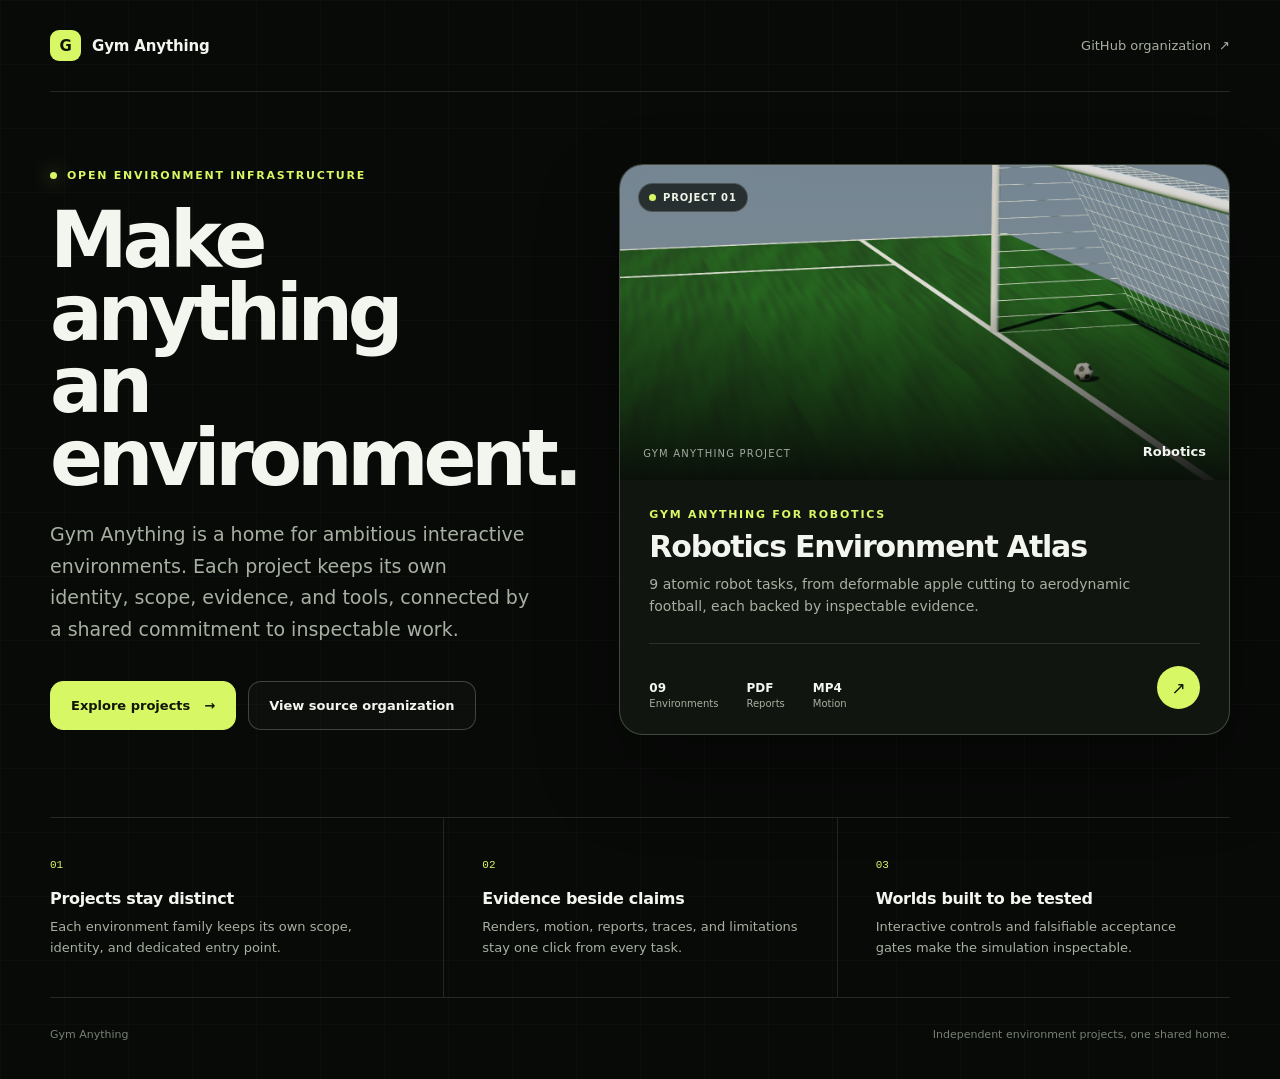
==== commit 67c916db: "deploy: publish robotics atlas ba0dc9cefca7" ====
--- a/index.html
+++ b/index.html
@@ -5,17 +5,13 @@
     <meta name="viewport" content="width=device-width, initial-scale=1" />
     <meta
       name="description"
-      content="Gym Anything builds physics-first environments for embodied intelligence."
+      content="Gym Anything is a home for ambitious, inspectable environment projects."
     />
     <meta property="og:type" content="website" />
     <meta property="og:title" content="Gym Anything" />
     <meta
       property="og:description"
-      content="Measured worlds for embodied intelligence, with renders, reports, traces, and honest evidence."
-    />
-    <meta
-      property="og:image"
-      content="https://gym-anything.github.io/robotics/assets/football/renders/p5_05_goal.png"
+      content="Independent environment projects, collected under one shared home."
     />
     <title>Gym Anything</title>
     <link
@@ -23,11 +19,6 @@
       href="data:image/svg+xml,%3Csvg xmlns='http://www.w3.org/2000/svg' viewBox='0 0 64 64'%3E%3Crect width='64' height='64' rx='14' fill='%23d7f764'/%3E%3Ctext x='32' y='44' text-anchor='middle' font-family='Arial' font-size='38' font-weight='700' fill='%23111506'%3EG%3C/text%3E%3C/svg%3E"
     />
     <link rel="stylesheet" href="./styles.css" />
-    <script>
-      if (location.hash && location.hash !== "#main") {
-        location.replace("./robotics/" + location.hash);
-      }
-    </script>
   </head>
   <body>
     <a class="skip-link" href="#main">Skip to content</a>
@@ -52,16 +43,16 @@
     <main id="main" class="shell">
       <section class="hero">
         <div class="hero-copy">
-          <p class="eyebrow"><span></span> Open research infrastructure</p>
-          <h1>Build worlds<br />robots can trust.</h1>
+          <p class="eyebrow"><span></span> Open environment infrastructure</p>
+          <h1>Make anything<br />an environment.</h1>
           <p class="lede">
-            Physics-first environments for embodied intelligence. Every world pairs an
-            interactive task with visual evidence, measurements, reports, and explicit
-            claim boundaries.
+            Gym Anything is a home for ambitious interactive environments. Each project
+            keeps its own identity, scope, evidence, and tools, connected by a shared
+            commitment to inspectable work.
           </p>
           <div class="hero-actions">
-            <a class="button button-primary" href="./robotics/">
-              Explore Robotics Atlas
+            <a class="button button-primary" href="#projects">
+              Explore projects
               <span aria-hidden="true">&#8594;</span>
             </a>
             <a
@@ -74,24 +65,29 @@
           </div>
         </div>
 
-        <a class="atlas-card" href="./robotics/" aria-label="Open the Robotics Environment Atlas">
+        <a
+          id="projects"
+          class="atlas-card"
+          href="./robotics/"
+          aria-label="Open the Gym Anything for Robotics project"
+        >
           <div class="card-media">
             <img
               class="card-hero"
               src="./robotics/assets/football/renders/p5_05_goal.png"
               alt="A humanoid robot shooting a football toward a goal in simulation"
             />
-            <span class="live-pill"><span></span> Live atlas</span>
+            <span class="live-pill"><span></span> Project 01</span>
             <div class="media-scrim"></div>
             <div class="media-caption">
-              <span>Featured environment</span>
-              <strong>Humanoid Football</strong>
+              <span>Gym Anything project</span>
+              <strong>Robotics</strong>
             </div>
           </div>
           <div class="card-body">
             <div>
-              <p class="card-kicker">Robotics</p>
-              <h2>Environment Atlas</h2>
+              <p class="card-kicker">Gym Anything for Robotics</p>
+              <h2>Robotics Environment Atlas</h2>
               <p>
                 9 atomic robot tasks, from deformable apple cutting to aerodynamic
                 football, each backed by inspectable evidence.
@@ -112,8 +108,8 @@
       <section class="principles" aria-label="Research principles">
         <article>
           <span class="principle-number">01</span>
-          <h3>Physics before spectacle</h3>
-          <p>Mechanisms and coefficients are treated as measured models, not demo decoration.</p>
+          <h3>Projects stay distinct</h3>
+          <p>Each environment family keeps its own scope, identity, and dedicated entry point.</p>
         </article>
         <article>
           <span class="principle-number">02</span>
@@ -130,7 +126,7 @@
 
     <footer class="site-footer shell">
       <span>Gym Anything</span>
-      <span>Measured worlds for embodied intelligence.</span>
+      <span>Independent environment projects, one shared home.</span>
     </footer>
   </body>
 </html>
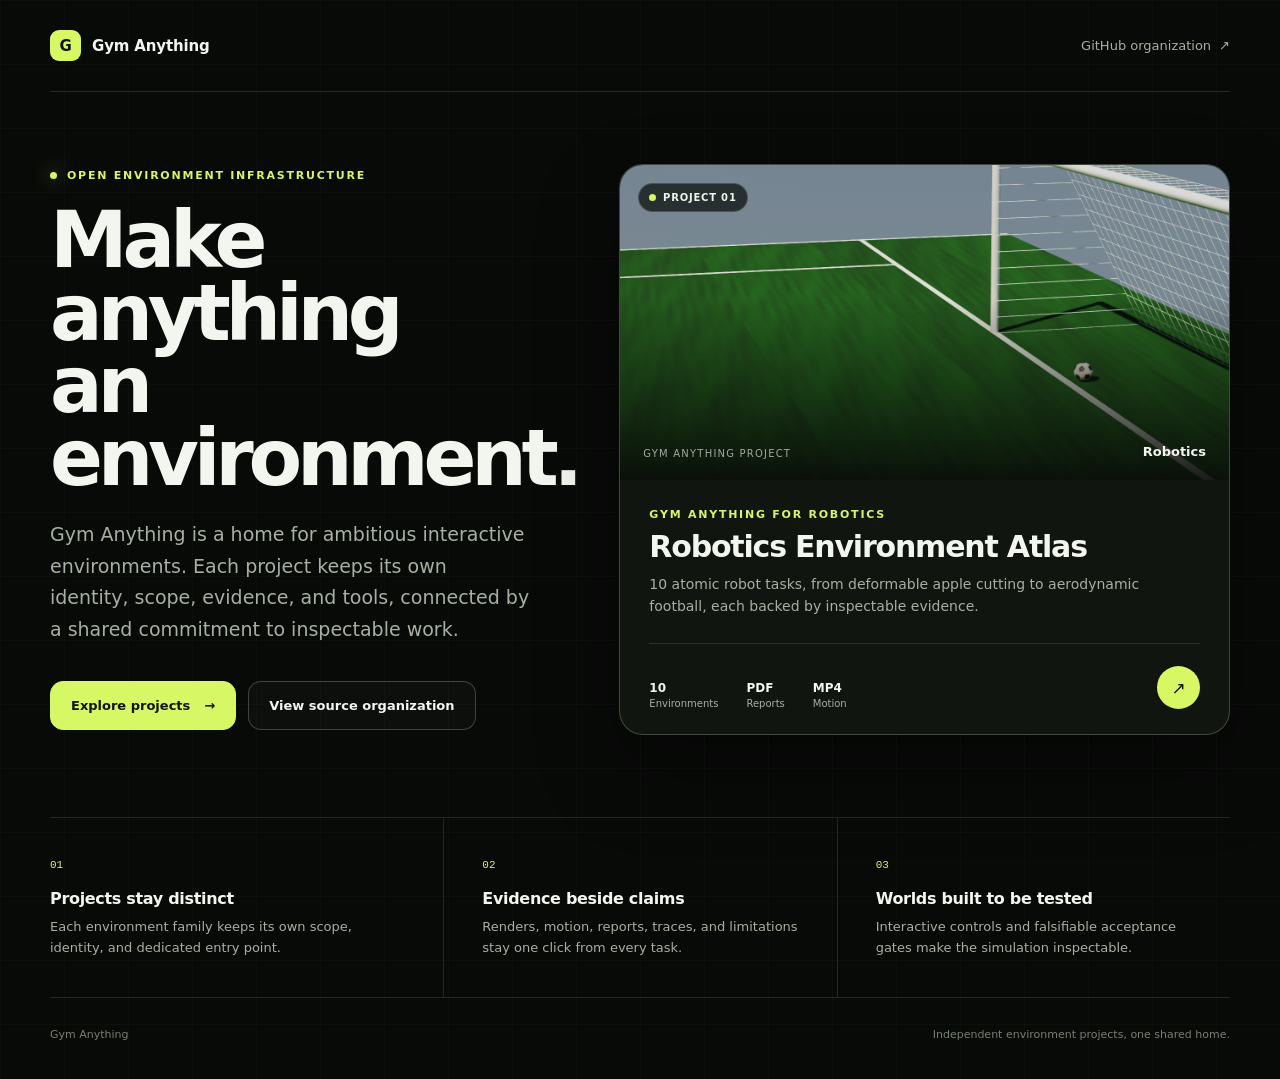
==== commit edc296f1: "deploy: publish robotics atlas 73aa8bbb335e" ====
--- a/index.html
+++ b/index.html
@@ -89,13 +89,13 @@
               <p class="card-kicker">Gym Anything for Robotics</p>
               <h2>Robotics Environment Atlas</h2>
               <p>
-                9 atomic robot tasks, from deformable apple cutting to aerodynamic
+                10 atomic robot tasks, from deformable apple cutting to aerodynamic
                 football, each backed by inspectable evidence.
               </p>
             </div>
             <div class="card-footer">
               <ul aria-label="Atlas contents">
-                <li><strong>09</strong><span>Environments</span></li>
+                <li><strong>10</strong><span>Environments</span></li>
                 <li><strong>PDF</strong><span>Reports</span></li>
                 <li><strong>MP4</strong><span>Motion</span></li>
               </ul>
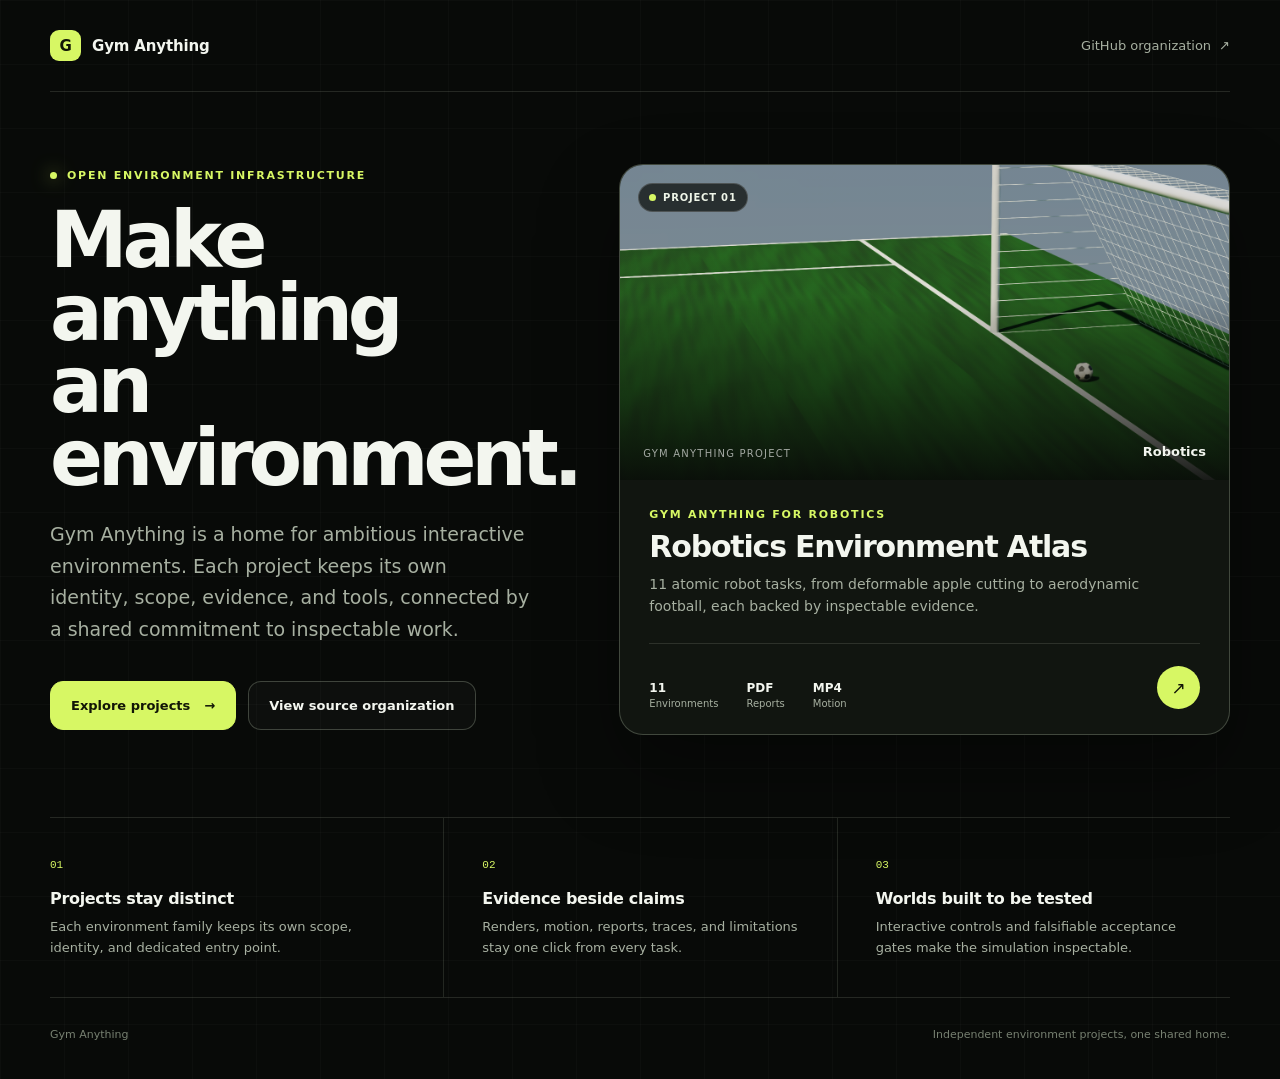
==== commit e2ba1146: "deploy: publish robotics atlas 62c2b0972ce4" ====
--- a/index.html
+++ b/index.html
@@ -89,13 +89,13 @@
               <p class="card-kicker">Gym Anything for Robotics</p>
               <h2>Robotics Environment Atlas</h2>
               <p>
-                10 atomic robot tasks, from deformable apple cutting to aerodynamic
+                11 atomic robot tasks, from deformable apple cutting to aerodynamic
                 football, each backed by inspectable evidence.
               </p>
             </div>
             <div class="card-footer">
               <ul aria-label="Atlas contents">
-                <li><strong>10</strong><span>Environments</span></li>
+                <li><strong>11</strong><span>Environments</span></li>
                 <li><strong>PDF</strong><span>Reports</span></li>
                 <li><strong>MP4</strong><span>Motion</span></li>
               </ul>
